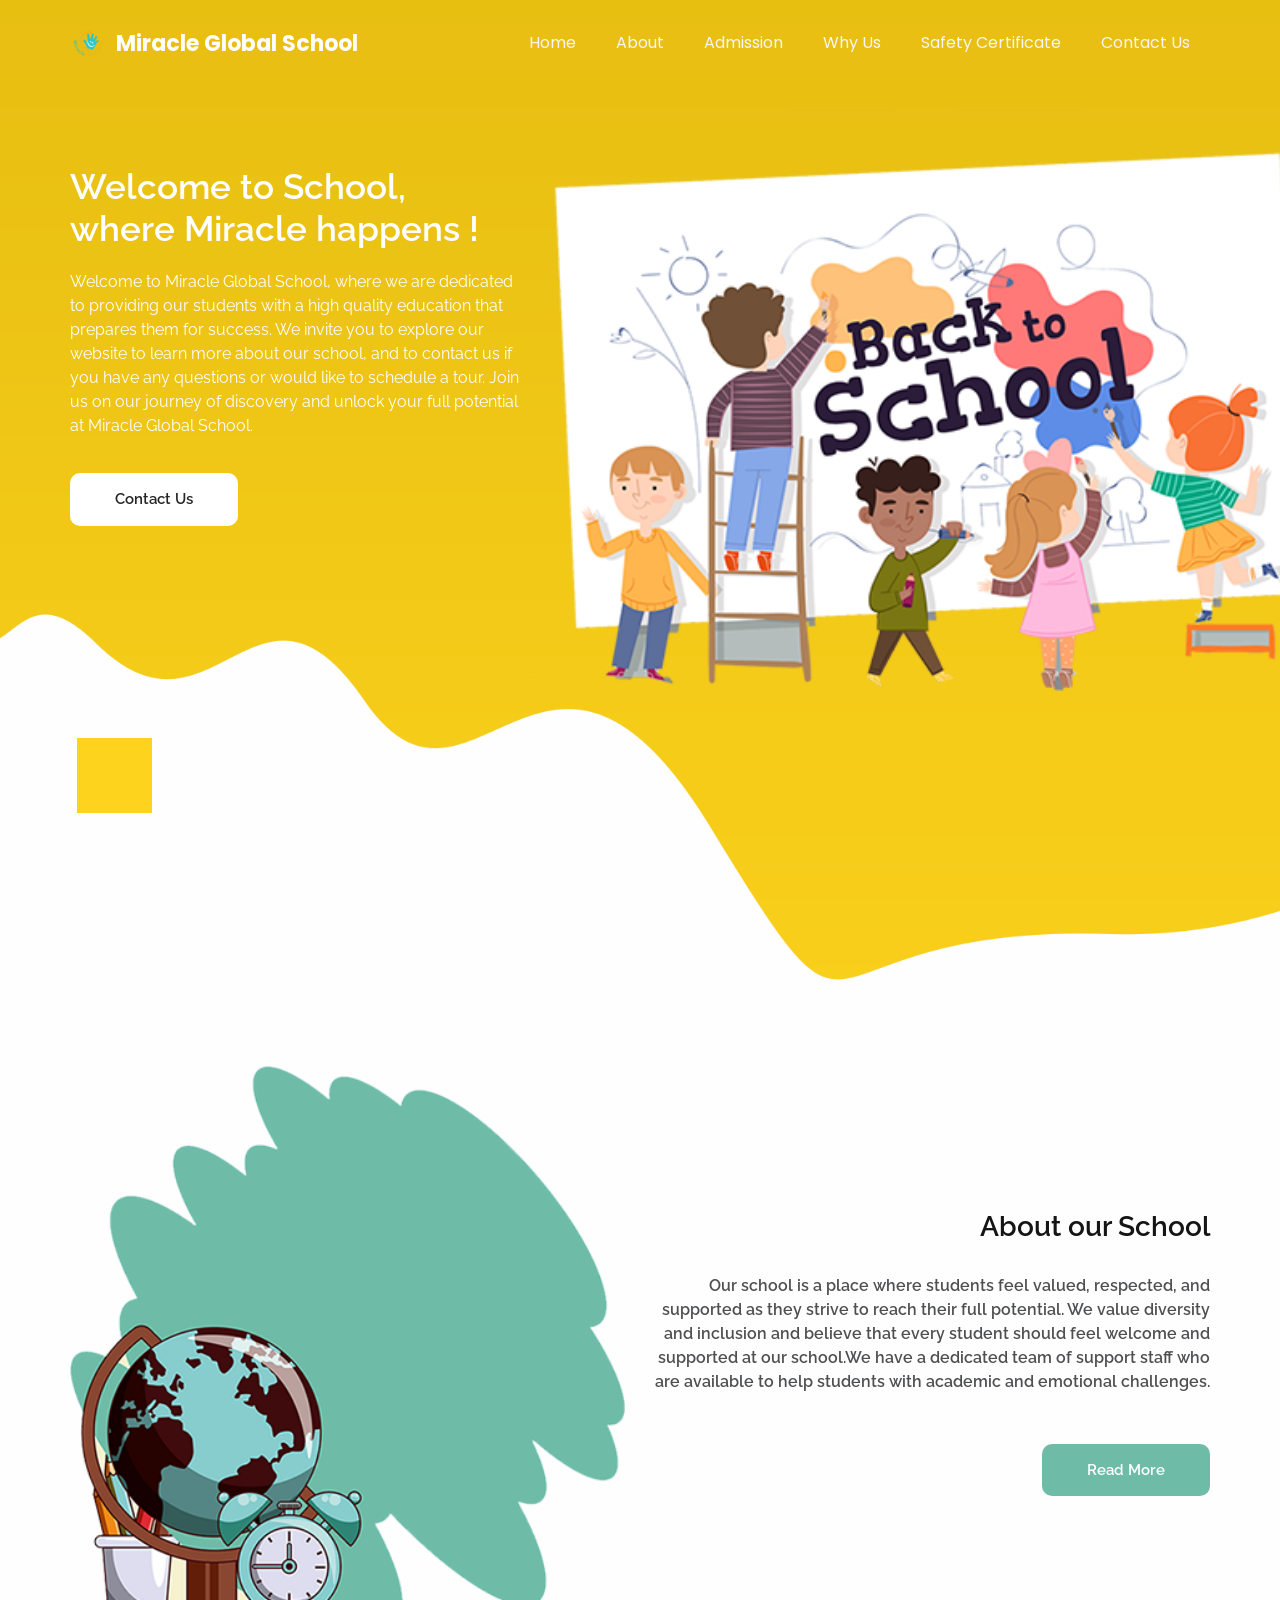
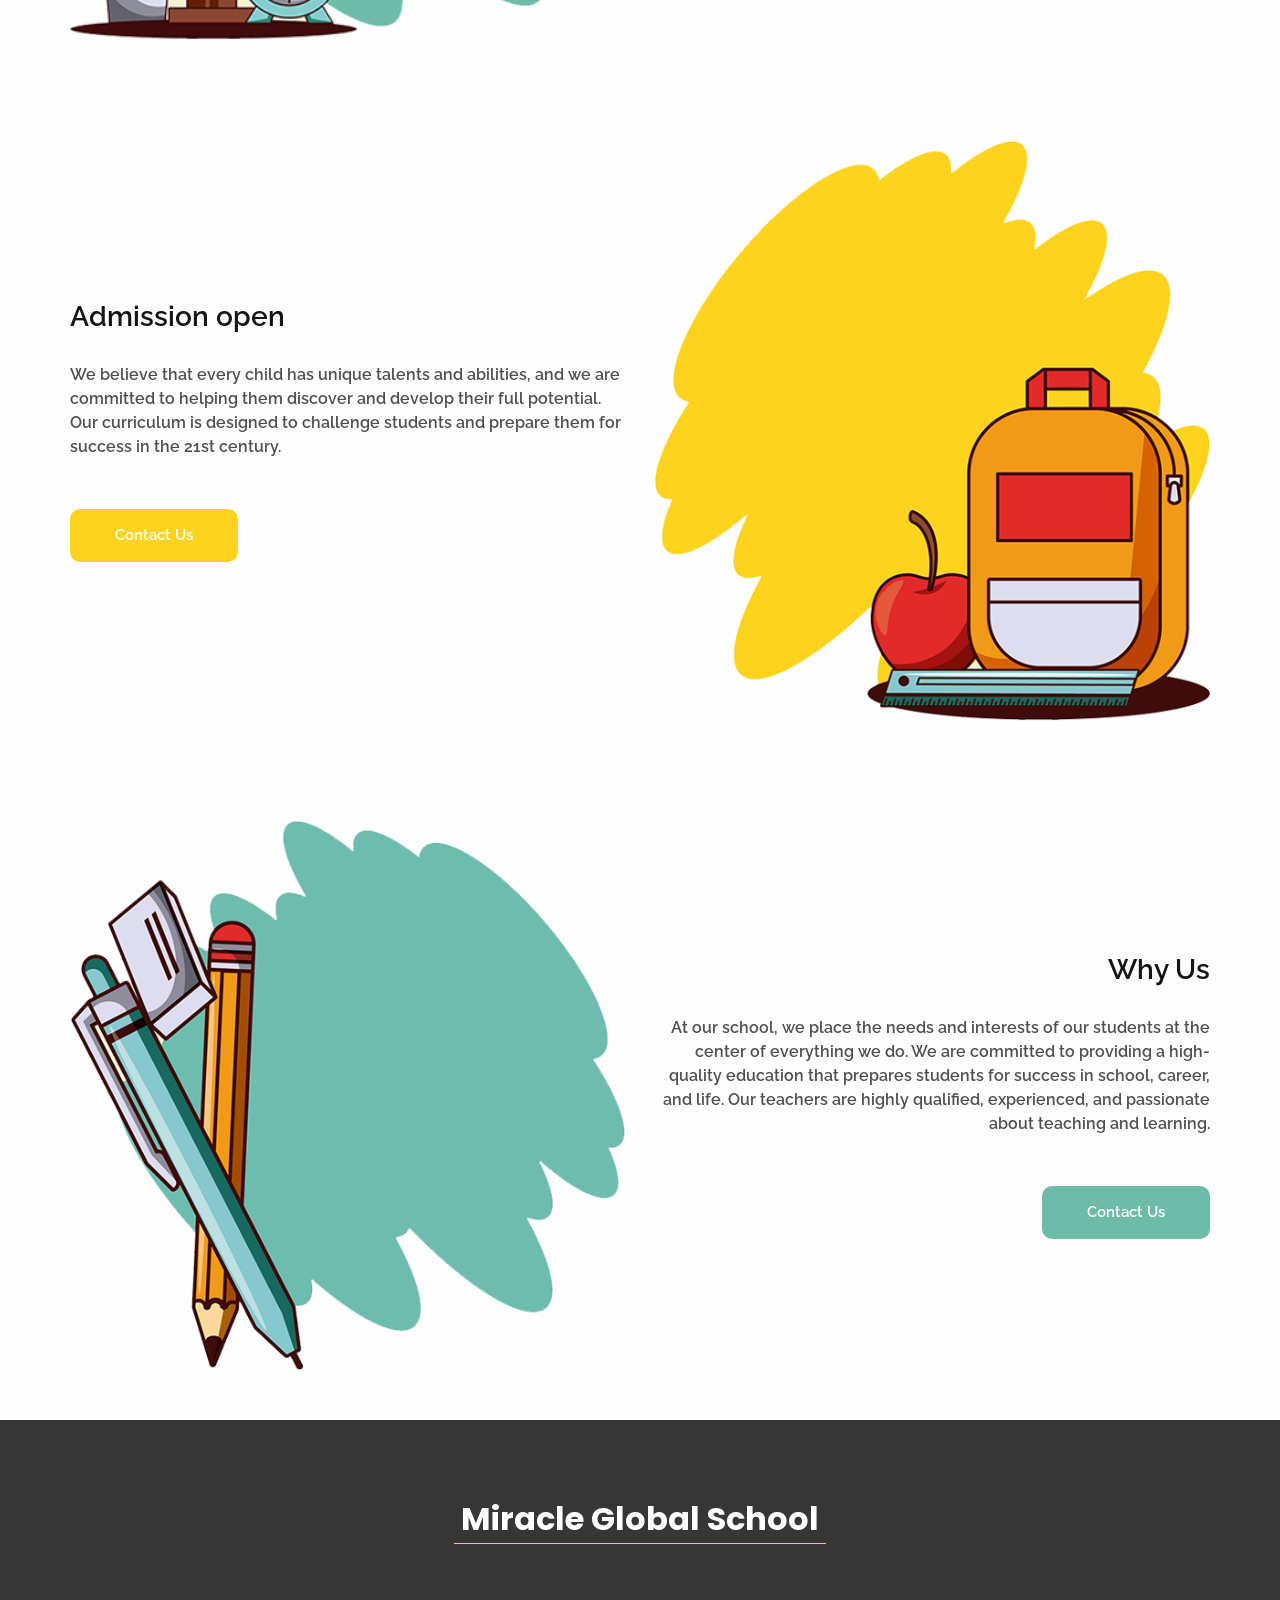
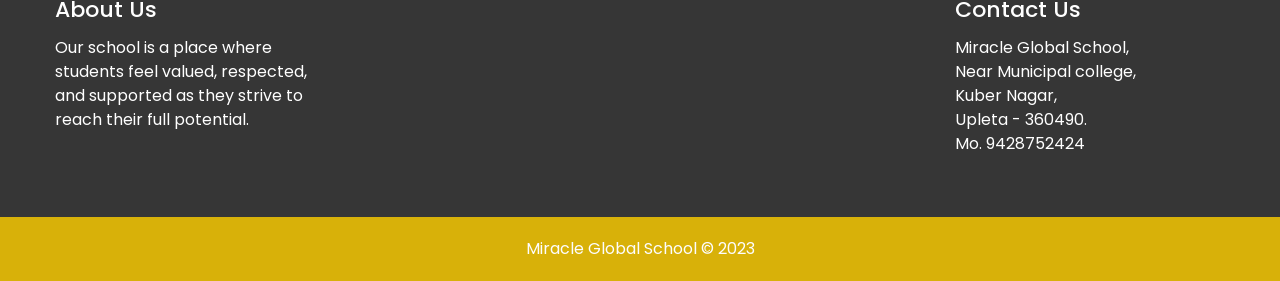
==== index.html @ aa19e148 "Fix Vercel 404: Set outputDirectory to root and move public assets to certificates" ====
<!DOCTYPE html>
<html>

<head>
  <!-- Basic -->
  <meta charset="utf-8" />
  <meta http-equiv="X-UA-Compatible" content="IE=edge" />
  <!-- Mobile Metas -->
  <meta name="viewport" content="width=device-width, initial-scale=1, shrink-to-fit=no" />
  <!-- Site Metas -->
  <meta name="keywords" content="Miracle, MiracleEducare, Miracle Global School" />
  <meta name="description" content="Miracle Global School" />
  <meta name="author" content="Yash Chudsama" />

  <title>Miracle Global School</title>

  <link rel="shortcut icon" href="images/favicon.ico" />

  <!-- bootstrap core css -->
  <link rel="stylesheet" type="text/css" href="css/bootstrap.css" />
  <!-- progress barstle -->
  <link rel="stylesheet" href="css/css-circular-prog-bar.css">
  <!-- fonts style -->
  <link href="https://fonts.googleapis.com/css?family=Poppins:400,700|Raleway:400,600&display=swap" rel="stylesheet">
  <!-- font wesome stylesheet -->
  <link rel="stylesheet" href="https://maxcdn.bootstrapcdn.com/font-awesome/4.3.0/css/font-awesome.min.css">
  <!-- Custom styles for this template -->
  <link href="css/style.css" rel="stylesheet" />
  <!-- responsive style -->
  <link href="css/responsive.css" rel="stylesheet" />

  <link rel="stylesheet" href="css/css-circular-prog-bar.css">

</head>

<body>
  <div class="top_container">
    <!-- header section strats -->
    <header class="header_section">
      <div class="container">
        <nav class="navbar navbar-expand-lg custom_nav-container ">
          <a class='navbar-brand' href='/'>
            <img src="images/logo.png" alt="Miracle Global School Logo">
            <span>
              Miracle Global School
            </span>
          </a>
          <button class="navbar-toggler" type="button" data-toggle="collapse" data-target="#navbarSupportedContent"
            aria-controls="navbarSupportedContent" aria-expanded="false" aria-label="Toggle navigation">
            <span class="navbar-toggler-icon"></span>
          </button>

          <div class="collapse navbar-collapse" id="navbarSupportedContent">
            <div class="d-flex ml-auto flex-column flex-lg-row align-items-center">
              <ul class="navbar-nav  ">
                <li class="nav-item active">
                  <a class='nav-link' href='/'> Home <span class="sr-only">(current)</span></a>
                </li>
                <li class="nav-item ">
                  <a class='nav-link' href='/about'> About </a>
                </li>

                <li class="nav-item ">
                  <a class='nav-link' href='/#admission'> Admission </a>
                </li>

                <li class="nav-item">
                  <a class='nav-link' href='/#whyus'> Why Us </a>
                </li>

                <li class="nav-item">
                  <a class='nav-link' href='certificates/Building-Safety-Certificate.pdf' target='_blank' rel='noopener noreferrer'> Safety Certificate </a>
                </li>

                <li class="nav-item">
                  <a class='nav-link' href='/#contact'>Contact Us</a>
                </li>

              </ul>
            </div>
        </nav>
      </div>
    </header>
    <section class="hero_section ">
      <div class="hero-container container">
        <div class="hero_detail-box">
          <h1>
            Welcome to School,<br/>
            where Miracle happens !
          </h1>
          <p>
            Welcome to Miracle Global School, where we are dedicated to providing our students with a high quality education that prepares them for success. We invite you to explore our website to learn more about our school, and to contact us if you have any questions or would like to schedule a tour. Join us on our journey of discovery and unlock your full potential at Miracle Global School. 
          </p>
          <div class="hero_btn-continer">
            <a class='call_to-btn btn_white-border' href='/#contact'>
              Contact Us
            </a>
          </div>
        </div>
        <div class="hero_img-container">
          <div>
            <img src="images/hero.png" alt="" class="img-fluid">
          </div>
        </div>
      </div>
    </section>
  </div>
  <!-- end header section -->

  <div class="common_style">

    <!-- about section -->
    <section class="about_section">
      <div class="container">
        <div class="row">
          <div class="col-md-6">
            <div class="about_img-container">
              <img src="images/about.png" alt="">
            </div>
          </div>
          <div class="col-md-6">
            <div class="about_detail-box">
              <h3>
                About our School
              </h3>
              <p>
                Our school is a place where students feel valued, respected, and supported as they strive to reach their full potential. We value diversity and inclusion and believe that every student should feel welcome and supported at our school.We have a dedicated team of support staff who are available to help students with academic and emotional challenges.
              </p>
              <div class="">
                <a class='call_to-btn btn_white-border' href='/about'>
                  Read More
                </a>
              </div>
            </div>
          </div>
        </div>
      </div>
    </section>


    <!-- end about section -->

    <!-- admission section -->
    <section id="admission" class="admission_section">
      <div class="container">
        <div class="row">
          <div class="col-md-6">
            <div class="admission_detail-box">
              <h3>
                Admission open
              </h3>
              <p>
                We believe that every child has unique talents and abilities, and we are committed to helping them discover and develop their full potential. Our curriculum is designed to challenge students and prepare them for success in the 21st century.
              </p>
              <div class="">
                <a class='call_to-btn btn_white-border' href='/#contact'>
                  Contact Us
                </a>
              </div>
            </div>
          </div>
          <div class="col-md-6">
            <div class="admission_img-container">
              <img src="images/admission.png" alt="">
            </div>
          </div>
        </div>
      </div>
    </section>



    <!-- end admission section -->

    <!-- why section -->
    <section id="whyus" class="why_section">
      <div class="container">
        <div class="row">
          <div class="col-md-6">
            <div class="why_img-container">
              <img src="images/why.png" alt="">
            </div>
          </div>
          <div class="col-md-6">
            <div class="why_detail-box">
              <h3>
                Why Us
              </h3>
              <p>
                At our school, we place the needs and interests of our students at the center of everything we do. We are committed to providing a high-quality education that prepares students for success in school, career, and life. Our teachers are highly qualified, experienced, and passionate about teaching and learning.
              </p>
              <div class="">
                <a class='call_to-btn btn_white-border' href='/#contact'>
                  Contact Us
                </a>
              </div>
            </div>
          </div>
        </div>
      </div>
    </section>

  </div>

  <section id="contact" class="info_section layout_padding-top">
    <div class="info_logo-box">
      <h2>
          Miracle Global School
      </h2>
    </div>
      <div class="container layout_padding2">
        <div class="row">
          <div class="col-md-3">
            <h5>
                About Us                                                                             
            </h5>
            <p>
              Our school is a place where students feel valued, respected, and supported as they strive to reach their full potential.
            </p>
          </div>
          <div class="col-md-3">
            
          </div>
          <div class="col-md-3">
            
          </div>
          <div class="col-md-3">
            <h5>
                Contact Us
            </h5>
            <p>
                Miracle Global School, <br />
                Near Municipal college,<br />
                Kuber Nagar,<br />
                Upleta - 360490.<br />
                <a href="tel:+919428752424" style="color:white">
                Mo. 9428752424
                </a>
            </p>
          </div>
        </div>
      </div>
    </section>

  <!-- footer section -->
  <section class="container-fluid footer_section">
    <p>
      Miracle Global School &copy; 2023
    </p>
  </section>
  <!-- footer section -->

  <script type="text/javascript" src="js/jquery-3.4.1.min.js"></script>
  <script type="text/javascript" src="js/bootstrap.js"></script>

 
<script type="module" src="https://static.cloudflareinsights.com/beacon.min.js/v31edd6df95cf4e85bb4c19e7a9bdbcba1788362987495" integrity="sha512-iIg7k2xntmwu6/uSb5tpc/hySgZc4eoL31yB29W6tJFo2akwjPWcEqnCEdJvGexCL0KEQwVYv5BlowfhVz26hg==" data-cf-beacon='{"version":"2024.11.0","token":"df3ba9db721e446ab3db660d78c51bf0","r":1,"spa":2}' crossorigin="anonymous"></script>
</body>

</html>
---- css/css-circular-prog-bar.css ----
/* css-circular-prog-bar.css placeholder */
---- css/style.css ----
body {
  font-family: "Raleway", sans-serif;
  background-color: #fefeff;
}

.layout_padding {
  padding: 75px 0;
}

.layout_padding2 {
  padding: 45px 0;
}

.layout_padding2-top {
  padding-top: 45px;
}

.layout_padding-top {
  padding-top: 75px;
}

.layout_padding-bottom {
  padding-bottom: 75px;
}

.call_to-btn {
  display: inline-block;
  padding: 15px 45px;
  border-radius: 10px;
  font-size: 15px;
  background-color: #ffffff;
  color: #262627;
  font-weight: 600;
  transition: all 0.3s ease 0s;
}

.hero_section .call_to-btn {
}

.call_to-btn img {
  width: 18px;
  margin-left: 10px;
}

.btn_on-hover {
  transition: all 0.3s ease 0s;
}

.call_to-btn:hover,
.btn_on-hover:hover {
  -webkit-box-shadow: 0px 5px 10px -5px rgba(0, 0, 0, 0.7);
  -moz-box-shadow: 0px 5px 10px -5px rgba(0, 0, 0, 0.7);
  box-shadow: 0px 5px 10px -5px rgba(0, 0, 0, 0.7);
  transform: translateY(-7px);
}

.main-heading {
  color: #082465;
  font-weight: bold;
  text-align: center;
}

/*header section*/

.header_section {
  padding-top: 10px;
  font-family: "Poppins", sans-serif;
}

nav.navbar.navbar-expand-lg {
  padding: 10px 0;
}

.custom_nav-container.navbar-expand-lg .navbar-nav .nav-link {
  padding: 10px 20px;
  color: #f7f6f7;
  text-align: center;
}

a,
a:hover,
a:focus {
  text-decoration: none;
}

a:hover,
a:focus {
  color: initial;
}

.btn,
.btn:focus {
  outline: none !important;
  box-shadow: none;
}

.top_container {
  position: relative;
}

.top_container::before {
  content: "";
  position: absolute;
  width: 100%;
  height: 100%;
  background: url(../images/hero-bg.png);
  background-size: 100% 100%;
  background-position: right bottom;
  background-repeat: no-repeat;
  z-index: -1;
}

.sub_page .top_container::before {
  background-color: #fdd31d;
  background-image: none;
}

.top_container::after {
  content: "";
  position: absolute;
  width: 75px;
  height: 75px;
  bottom: 20%;
  left: 6%;
  background-color: #fdd31d;
}

.sub_page .top_container::after {
  display: none;
}

.navbar-brand img {
  height: 36px;
  width: auto;
  margin-right: 10px;
  vertical-align: middle;
}

.custom_nav-container .nav_search-btn {
  background-image: url(../images/search-icon.png);
  background-size: 22px;
  background-repeat: no-repeat;
  background-position-y: 7px;
  width: 35px;
  height: 35px;
  padding: 0;
  border: none;
}

.navbar-brand {
  display: flex;
  align-items: center;
}

.navbar-brand span {
  font-size: 22px;
  font-weight: 700;
  color: #fefefe;
}

.custom_nav-container {
  z-index: 99999;
  padding: 15px 0;
}

.custom_nav-container .navbar-toggler {
  outline: none;
}

.custom_nav-container .navbar-toggler .navbar-toggler-icon {
  background-image: url(../images/menu.png);
  background-size: 40px;
}

/*end header section*/

/* hero section */
.hero-container {
  display: flex;
  padding-top: 90px;
  padding-bottom: 325px;
}

.hero_detail-box {
  width: 40%;
}

.hero_img-container {
  width: 68%;
  margin-right: -8%;
  margin-top: -5%;
}

.hero_img-container img {
  width: 100%;
}

.hero_detail-box {
  color: #fefeff;
}

.hero_detail-box h1 {
  font-size: 35px;
  color: #fefeff;
  font-weight: 600;
  width: 100%;
}

.hero_detail-box p {
  margin-top: 20px;
  margin-bottom: 35px;
}

/* end hero section */

/* common style for some sections */
.common_style > section {
  padding: 50px 0;
}

.common_style .row {
  align-items: center;
}

.common_style h3 {
  font-weight: 600;
  color: #151516;
}

.common_style p {
  font-weight: 600;
  color: #4e4f50;
  margin: 30px 0 50px 0;
}

.common_style img {
  width: 100%;
}

/* end common style */

/* about section */
.about_section {
  text-align: right;
}

.about_section a {
  background-color: #6ebca8;
  color: #fefeff;
}

/* end about section */

/* admission section */

.admission_section a {
  background-color: #fdd31d;
  color: #fefeff;
}

/* end admission section */

/* why section */

.why_section {
  text-align: right;
}

.why_section a {
  background-color: #6ebca8;
  color: #fefeff;
}

/* end why section */

/* determine section */

.determine_section a {
  background-color: #fdd31d;
  color: #fefeff;
}

/* end determine section */

/* client section */
.client_section h2,
.client_section h5,
.client_section p {
  font-weight: 600;
}

.client_section h2 {
  text-align: center;
}

.client_section h5 {
  font-size: 24px;
  color: #fdd31d;
}

.client_section .row {
  align-items: center;
  padding: 75px 0;
  margin: 0 15px;
}

.client_section img {
  width: 100%;
}

.client_img-box::before,
.client_img-box::after {
  content: "";
  position: absolute;
  width: 100px;
  height: 30px;
  border-radius: 20px;
  background-color: #fdd31d;
}

.client_img-box::before {
  top: -15px;
  transform: rotate(139deg);
  left: -15px;
  animation: beforeanimate 1s;
  animation-delay: 0.1s;
}

.client_img-box::after {
  bottom: -15px;
  transform: rotate(142deg);
  right: -15px;
  animation: afteranimate 1s;
  animation-delay: 0.1s;
}

@keyframes beforeanimate {
  0% {
    top: 43%;
    transform: rotate(142deg);
    left: 31%;
  }

  100% {
    top: -15px;
    transform: rotate(139deg);
    left: -15px;
  }
}

@keyframes afteranimate {
  0% {
    bottom: 46%;
    transform: rotate(142deg);
    right: 35%;
  }

  100% {
    bottom: -15px;
    transform: rotate(142deg);
    right: -15px;
  }
}

.client_section .carousel-indicators {
  margin: 0;
  justify-content: flex-end;
  padding-right: 15px;
  bottom: 20px;
}

.client_section .carousel-indicators li {
  width: 25px;
  height: 25px;
  background-color: #6bd1bd;
  border-radius: 100%;
  opacity: 1;
}

.client_section .carousel-indicators li.active {
  background-color: #fdd31d;
}

/* end client section */

/* contact section */

.contact_section {
  padding: 75px 45px;
  font-family: "Poppins", sans-serif;
}

.contact_section .row {
  align-items: center;
}

.contact_section input {
  border: none;
  outline: none;
  border-bottom: 1px solid #000;
  width: 90%;
  margin: 15px 0;
}

.contact_form-container button {
  border: none;
  background-color: #6bd1bd;
  color: #fff;
  font-size: 15px;
  padding: 15px 45px;
  border-radius: 30px;
  text-transform: uppercase;
  font-weight: bold;
}

.contact_img-box {
  display: flex;
  align-items: center;
}

.contact_img-box img {
  width: 100%;
}

.contact_section h2 {
  font-size: 26px;
  color: #010103;
  font-weight: 600;
  font-family: "Raleway", sans-serif;
  margin-bottom: 35px;
}

/* end contact section */

/* info section */
.info_section {
  background-color: #363636;
  color: #ffffff;
  font-family: "Poppins", sans-serif;
}

.info_logo-box {
  display: flex;
  justify-content: center;
}

.info_logo-box h2 {
  font-weight: bold;
  padding: 5px 7px;
  border-bottom: 1.5px solid #fdd31d;
}

.info_section ul {
  padding: 0;
}

.info_section ul li {
  list-style-type: none;
  margin: 3px 0;
}

.info_section ul li a {
  color: #ffffff;
}

.info_section ul li a:hover {
  color: #fdd31d;
}

.info_section h5 {
  margin-bottom: 12px;
  font-size: 22px;
}

.info_section .form_container input {
  width: 225px;
  height: 40px;
  padding: 10px;
}

.info_section .form_container input::placeholder {
  color: #ccc8c8;
}

.info_section .form_container button {
  background-color: #fdd31d;
  border: none;
  outline: none;
  color: #fff;
  padding: 8px 30px;
  margin-top: 15px;
  font-size: 15px;
  text-transform: uppercase;
}

.social_container {
  width: 90%;
  margin: 0 auto;
  border-top: 1px solid #898989;
  padding: 25px 0;
}

.info_section .social-box {
  margin: 0 auto;
  width: 400px;
  display: flex;
  justify-content: center;
}

.info_section .social-box img {
  width: 35px;
  margin-right: 5px;
}

/* end info section */

/* footer section*/

.footer_section {
  background-color: #d8b109;
  padding: 20px 15px;
  font-family: "Poppins", sans-serif;
}

.footer_section p {
  color: #fdfdfe;
  margin: 0;
  text-align: center;
}

.footer_section a {
  color: #fdfdfe;
}

/* end footer section*/
---- css/responsive.css ----
@media (max-width: 1120px) {}

@media (max-width: 992px) {


    .hero-container {
        flex-direction: column;
    }

    .hero_detail-box {
        width: 100%;
        margin-bottom: 45px;
    }

    .hero_img-container {
        width: 100%;
    }

    .hero-container.container {
        padding-top: 45px;
    }

    .custom_nav-container.navbar-expand-lg .navbar-nav .nav-link {
        color: #fff;
    }


}


@media (max-width: 768px) {


    .hero_detail-box {
        text-align: center;
    }

    .hero_detail-box h1 {
        width: 100%;
    }

    .top_container::after {
        display: none;
    }

    .top_container::before {
        background-size: cover;
    }

    .info_section .col-md-3 {
        padding: 20px 25px;
        text-align: center;
    }

    .common_style img {
        width: 100%;
        margin: 20px auto;
    }

}

@media (max-width: 576px) {
    .hero-container {
        padding-bottom: 100px;
    }

    .client_img-box::before,
    .client_img-box::after {
        content: "";
        position: absolute;
        width: 75px;
        height: 20px;
        border-radius: 20px;
        background-color: #fdd31d;
    }

    .client_img-box::before {
        top: 0;
        transform: rotate(132deg);
        left: -15px;
        animation: beforeanimate 1s;
        animation-delay: .1s;
    }

    .client_img-box::after {
        bottom: 0px;
        transform: rotate(135deg);
        right: -15px;
        animation: afteranimate 1s;
        animation-delay: .1s;
    }


    @keyframes beforeanimate {
        0% {
            top: 43%;
            transform: rotate(142deg);
            left: 31%;

        }

        100% {
            top: 0px;
            transform: rotate(132deg);
            left: -15px;
        }
    }

    @keyframes afteranimate {
        0% {
            bottom: 46%;
            transform: rotate(142deg);
            right: 35%;
        }

        100% {
            bottom: 0px;
            transform: rotate(135deg);
            right: -15px;
        }
    }

    .contact_section {
        padding: 0px 15px 0 15px;
    }

    .sub_page .contact_section {
        padding: 45px 15px;
    }

    .contact_section input {
        width: 100%;
    }

    .info_section .social-box {
        width: auto;
    }
}



@media (max-width: 480px) {}

@media (max-width: 400px) {}

@media (max-width: 360px) {}

@media (min-width: 1200px) {
    .container {
        max-width: 1170px;
    }

}
---- css/css-circular-prog-bar.css ----
/* css-circular-prog-bar.css placeholder */
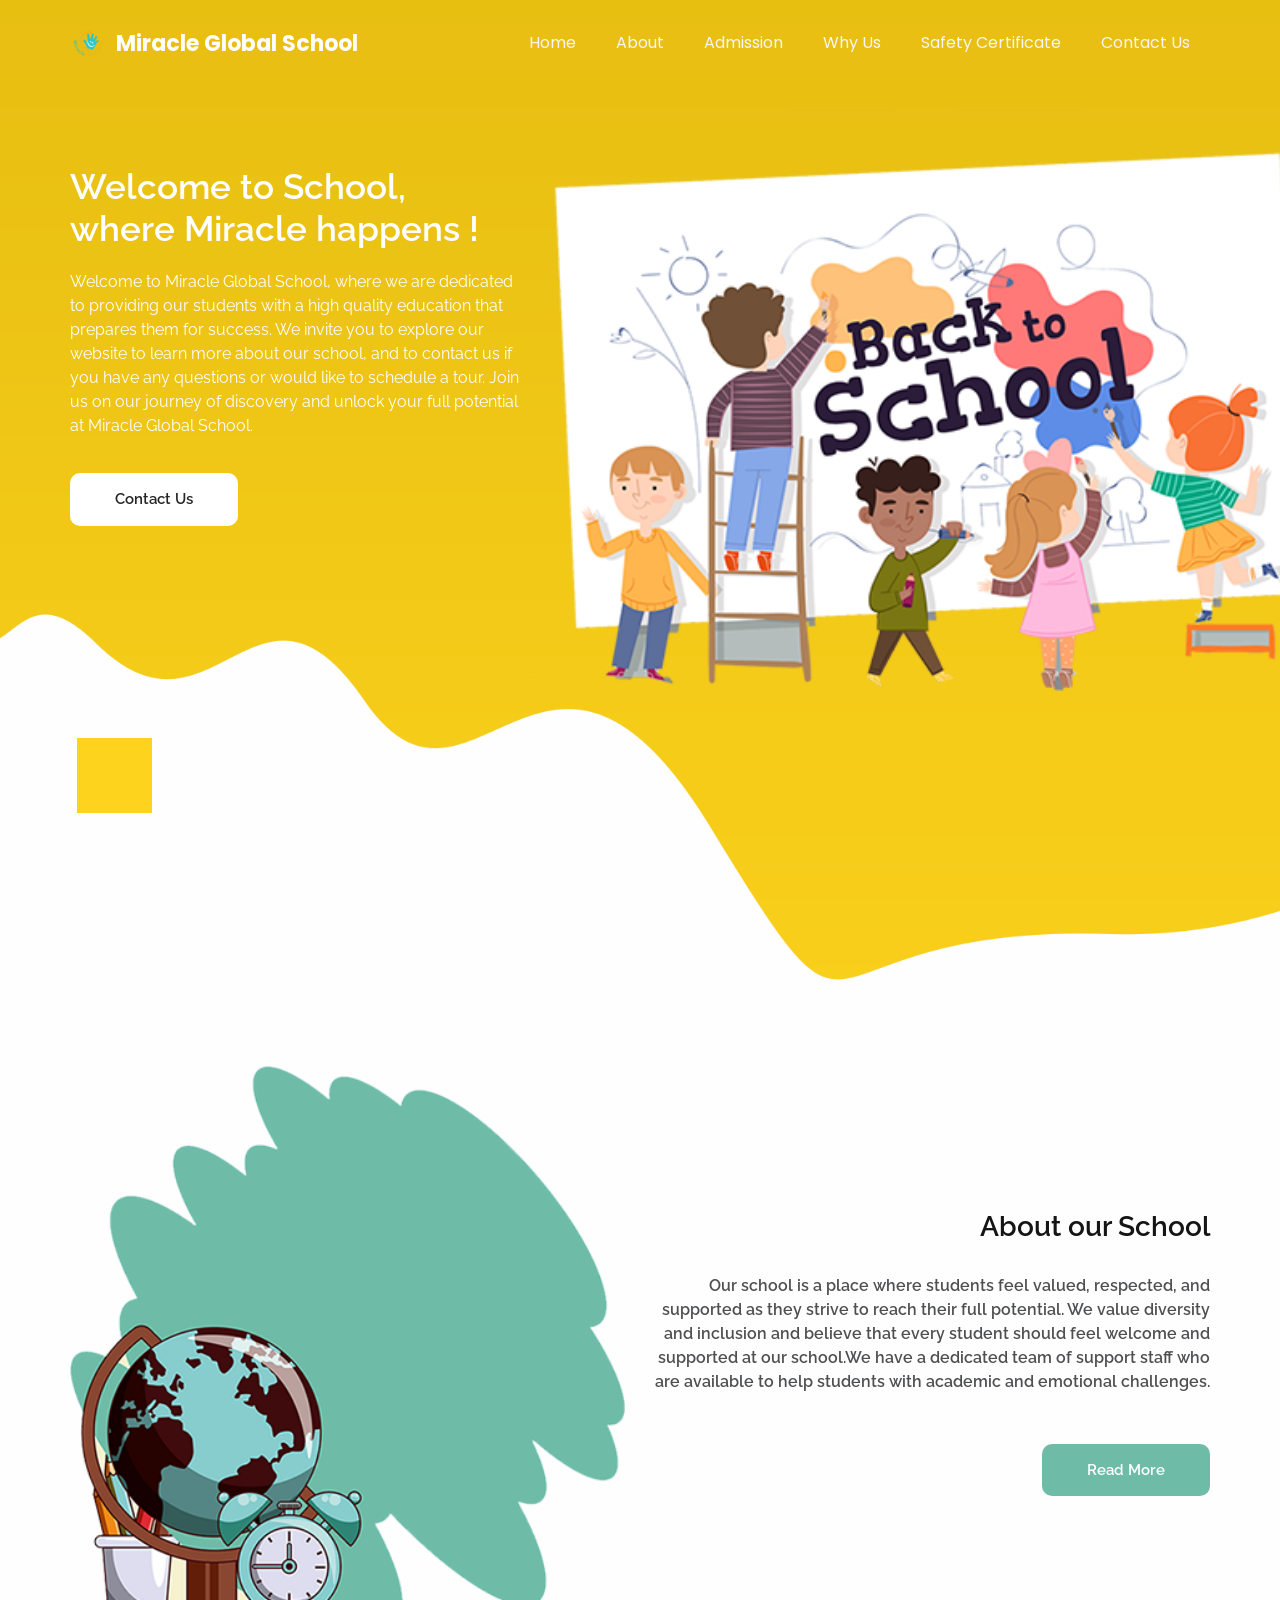
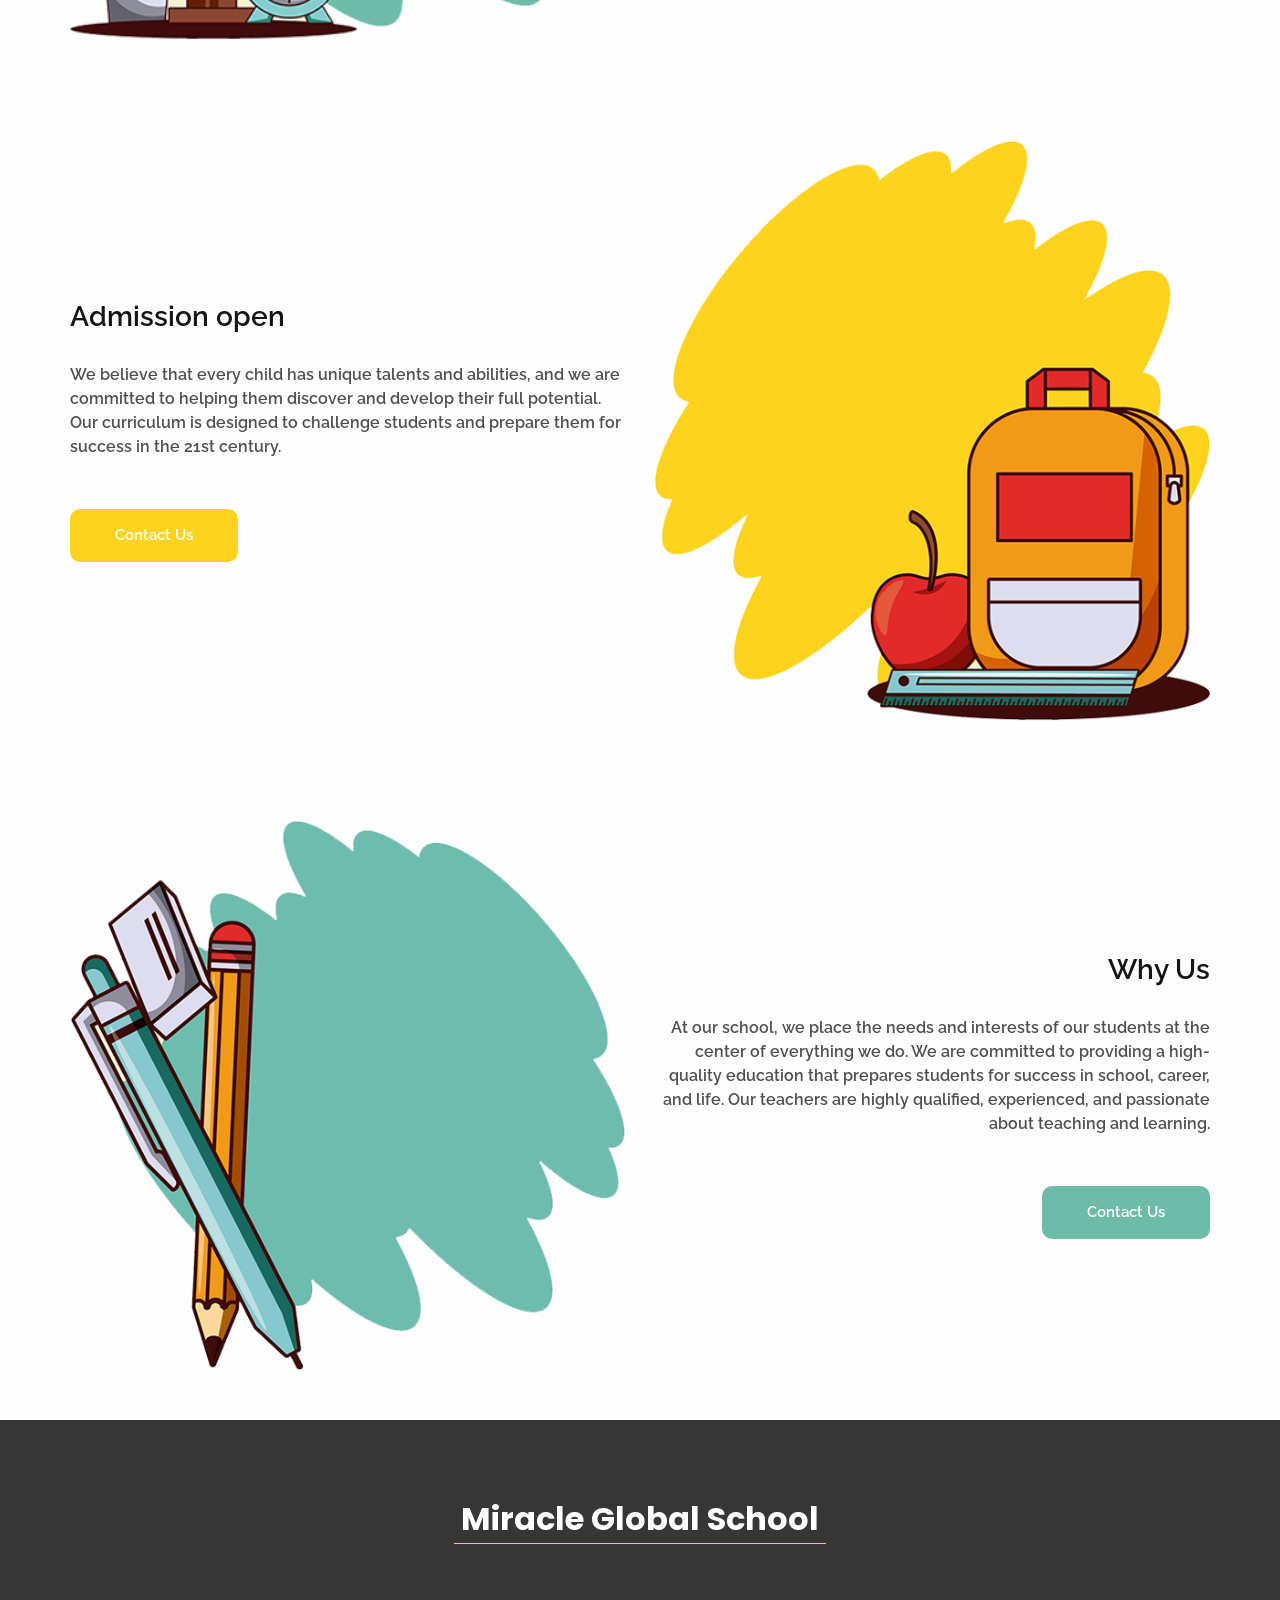
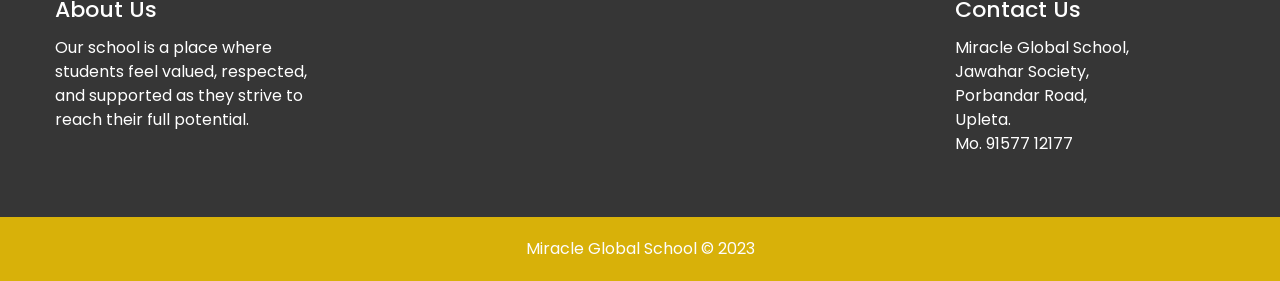
==== commit fa6b3b9a: "Update school address and contact number" ====
--- a/index.html
+++ b/index.html
@@ -230,11 +230,11 @@
             </h5>
             <p>
                 Miracle Global School, <br />
-                Near Municipal college,<br />
-                Kuber Nagar,<br />
-                Upleta - 360490.<br />
-                <a href="tel:+919428752424" style="color:white">
-                Mo. 9428752424
+                Jawahar Society,<br />
+                Porbandar Road,<br />
+                Upleta.<br />
+                <a href="tel:+919157712177" style="color:white">
+                Mo. 91577 12177
                 </a>
             </p>
           </div>
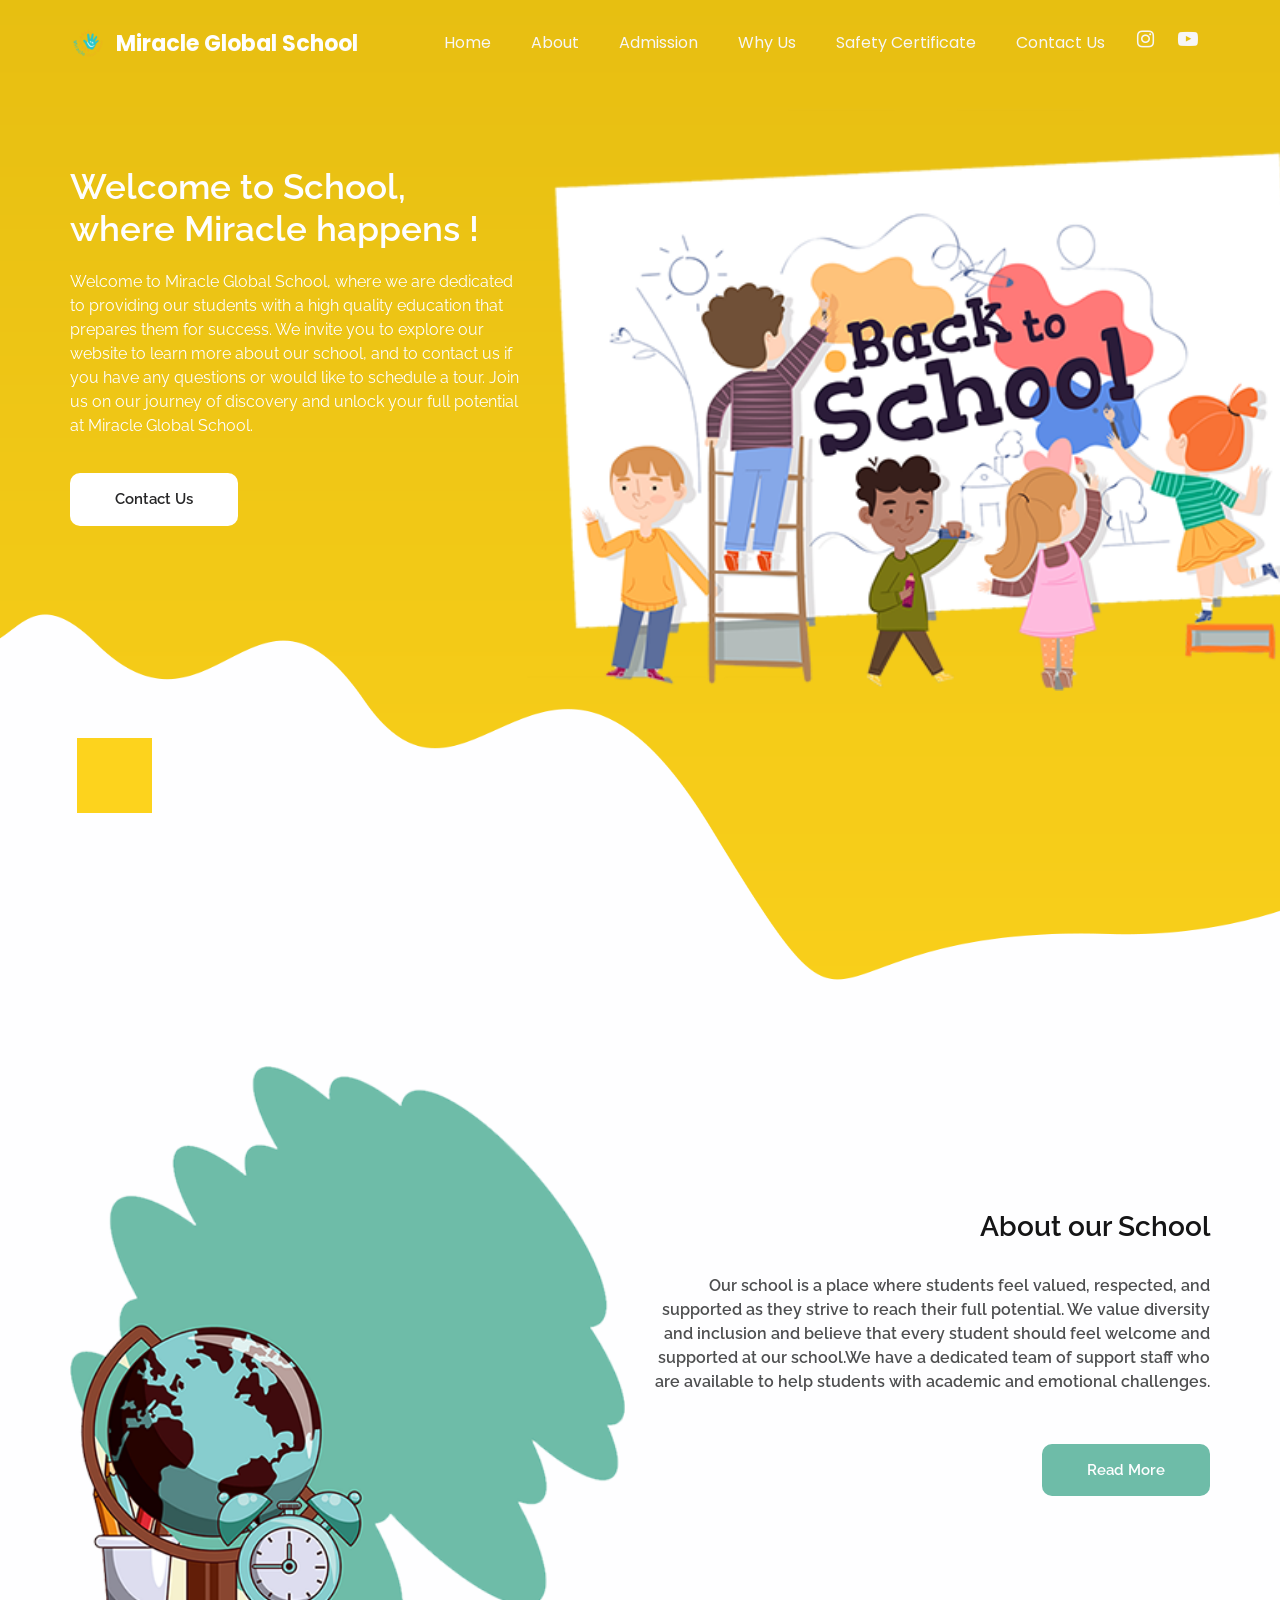
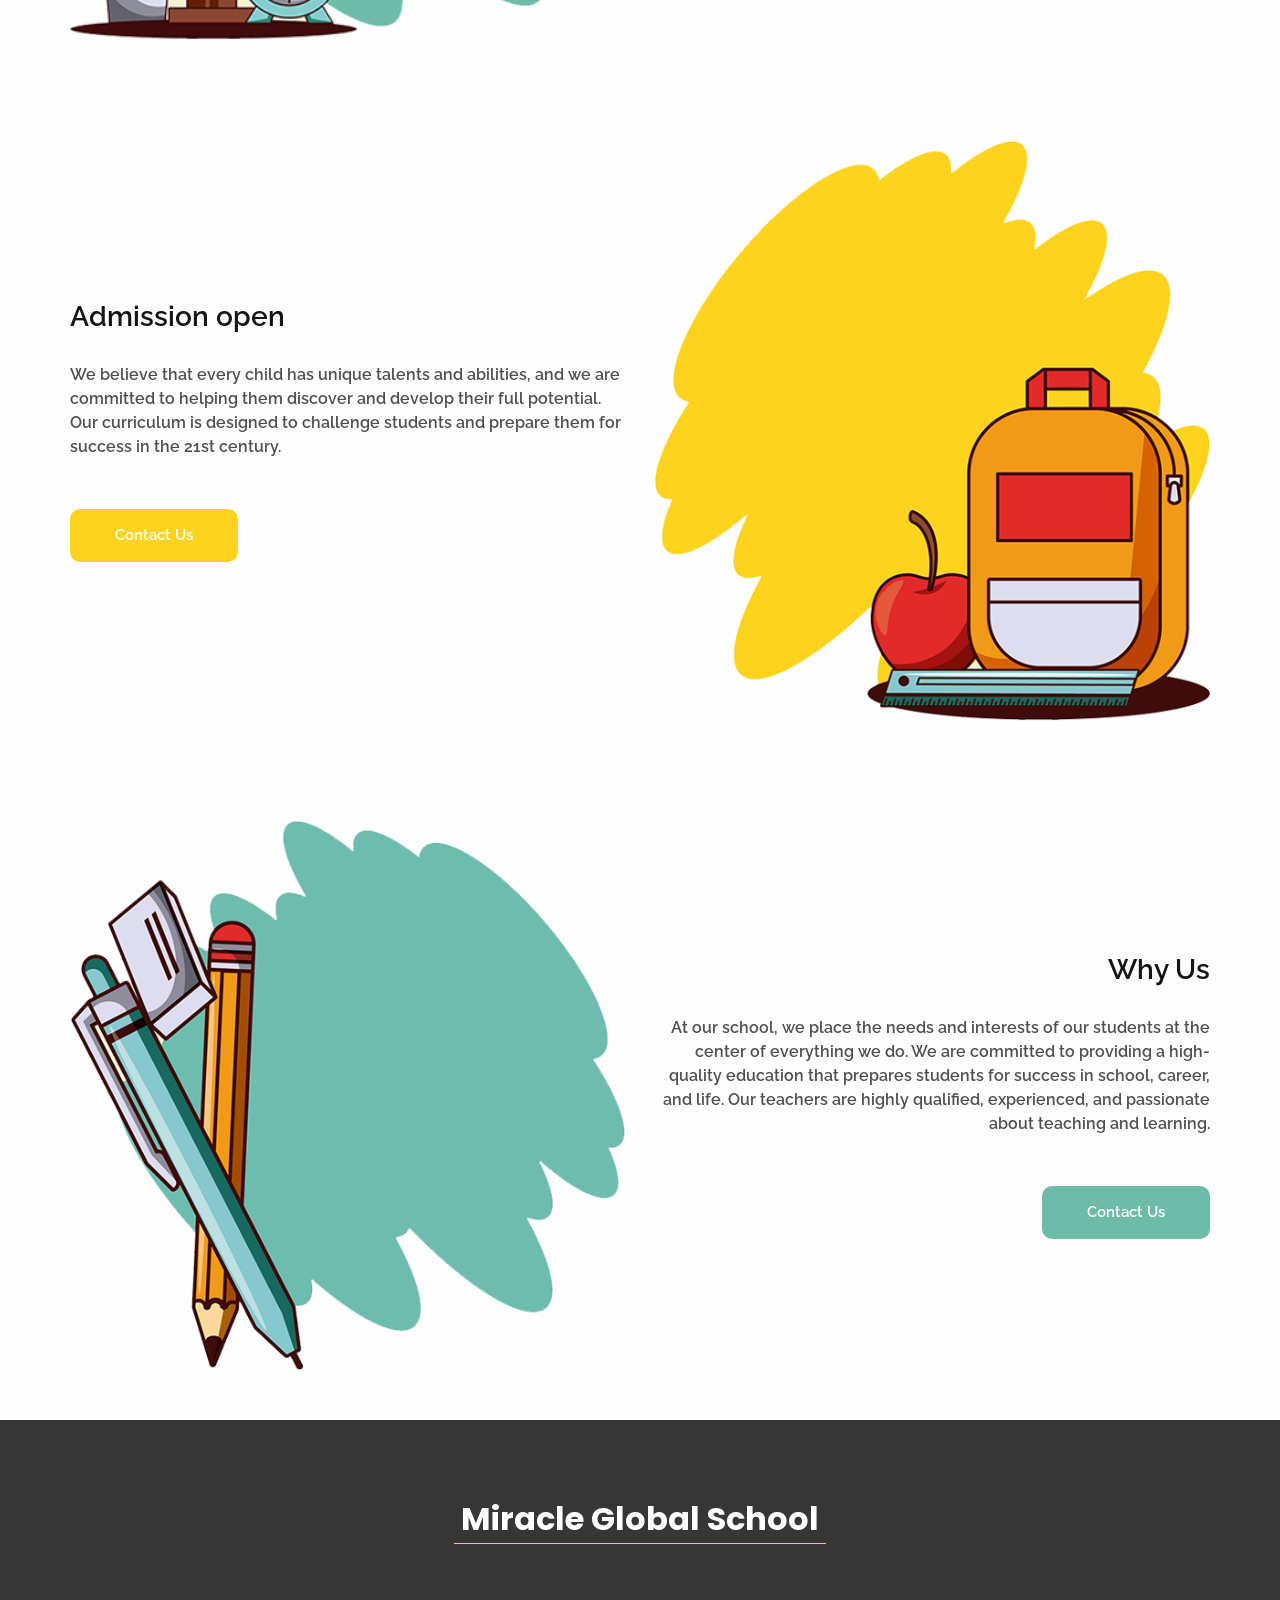
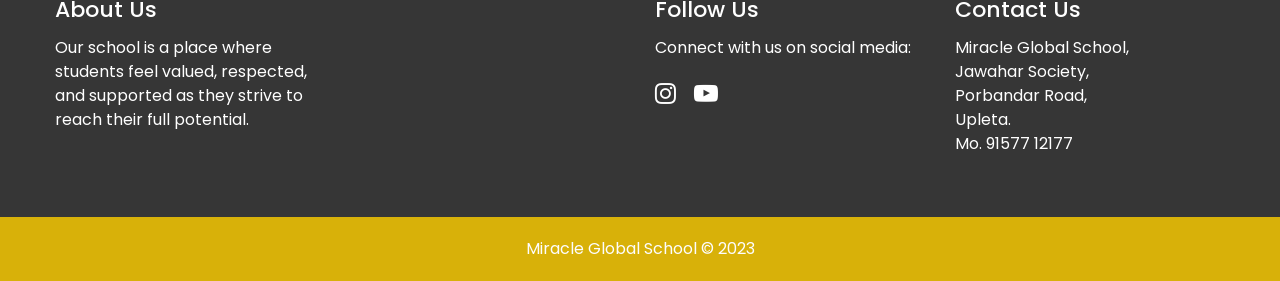
==== commit a42394c6: "Add Instagram and YouTube social links to header and footer" ====
--- a/index.html
+++ b/index.html
@@ -74,6 +74,18 @@
 
                 <li class="nav-item">
                   <a class='nav-link' href='/#contact'>Contact Us</a>
+                </li>
+
+                <li class="nav-item">
+                  <a class='nav-link social-nav-link' href='https://www.instagram.com/miracleschool?stkn=aHUzZ3dzcnlhZ3k4' target='_blank' rel='noopener noreferrer' title='Instagram'>
+                    <i class='fa fa-instagram'></i>
+                  </a>
+                </li>
+
+                <li class="nav-item">
+                  <a class='nav-link social-nav-link' href='https://youtube.com/@miracleglobalschool?si=xJDWktuSfu7sUhpv' target='_blank' rel='noopener noreferrer' title='YouTube'>
+                    <i class='fa fa-youtube-play'></i>
+                  </a>
                 </li>
 
               </ul>
@@ -222,7 +234,20 @@
             
           </div>
           <div class="col-md-3">
-            
+            <h5>
+                Follow Us
+            </h5>
+            <p>
+              Connect with us on social media:
+            </p>
+            <div class="d-flex align-items-center mt-2 social_footer_links">
+              <a href="https://www.instagram.com/miracleschool?stkn=aHUzZ3dzcnlhZ3k4" target="_blank" rel="noopener noreferrer" title="Follow us on Instagram">
+                <i class="fa fa-instagram"></i>
+              </a>
+              <a href="https://youtube.com/@miracleglobalschool?si=xJDWktuSfu7sUhpv" target="_blank" rel="noopener noreferrer" title="Subscribe on YouTube">
+                <i class="fa fa-youtube-play"></i>
+              </a>
+            </div>
           </div>
           <div class="col-md-3">
             <h5>
@@ -254,7 +279,7 @@
   <script type="text/javascript" src="js/bootstrap.js"></script>
 
  
-<script type="module" src="https://static.cloudflareinsights.com/beacon.min.js/v31edd6df95cf4e85bb4c19e7a9bdbcba1788362987495" integrity="sha512-iIg7k2xntmwu6/uSb5tpc/hySgZc4eoL31yB29W6tJFo2akwjPWcEqnCEdJvGexCL0KEQwVYv5BlowfhVz26hg==" data-cf-beacon='{"version":"2024.11.0","token":"df3ba9db721e446ab3db660d78c51bf0","r":1,"spa":2}' crossorigin="anonymous"></script>
+
 </body>
 
 </html>
--- a/css/style.css
+++ b/css/style.css
@@ -533,3 +533,32 @@
 }
 
 /* end footer section*/
+
+/* Social Media Links */
+.navbar-nav .social-nav-link {
+  font-size: 20px;
+  padding: 8px 12px !important;
+  color: #f7f6f7;
+  transition: color 0.3s ease, transform 0.2s ease;
+  display: inline-flex;
+  align-items: center;
+  justify-content: center;
+}
+
+.navbar-nav .social-nav-link:hover {
+  color: #fdd31d !important;
+  transform: translateY(-2px);
+}
+
+.social_footer_links a {
+  color: #ffffff;
+  font-size: 24px;
+  margin-right: 18px;
+  transition: color 0.3s ease, transform 0.2s ease;
+  display: inline-block;
+}
+
+.social_footer_links a:hover {
+  color: #fdd31d !important;
+  transform: translateY(-2px);
+}
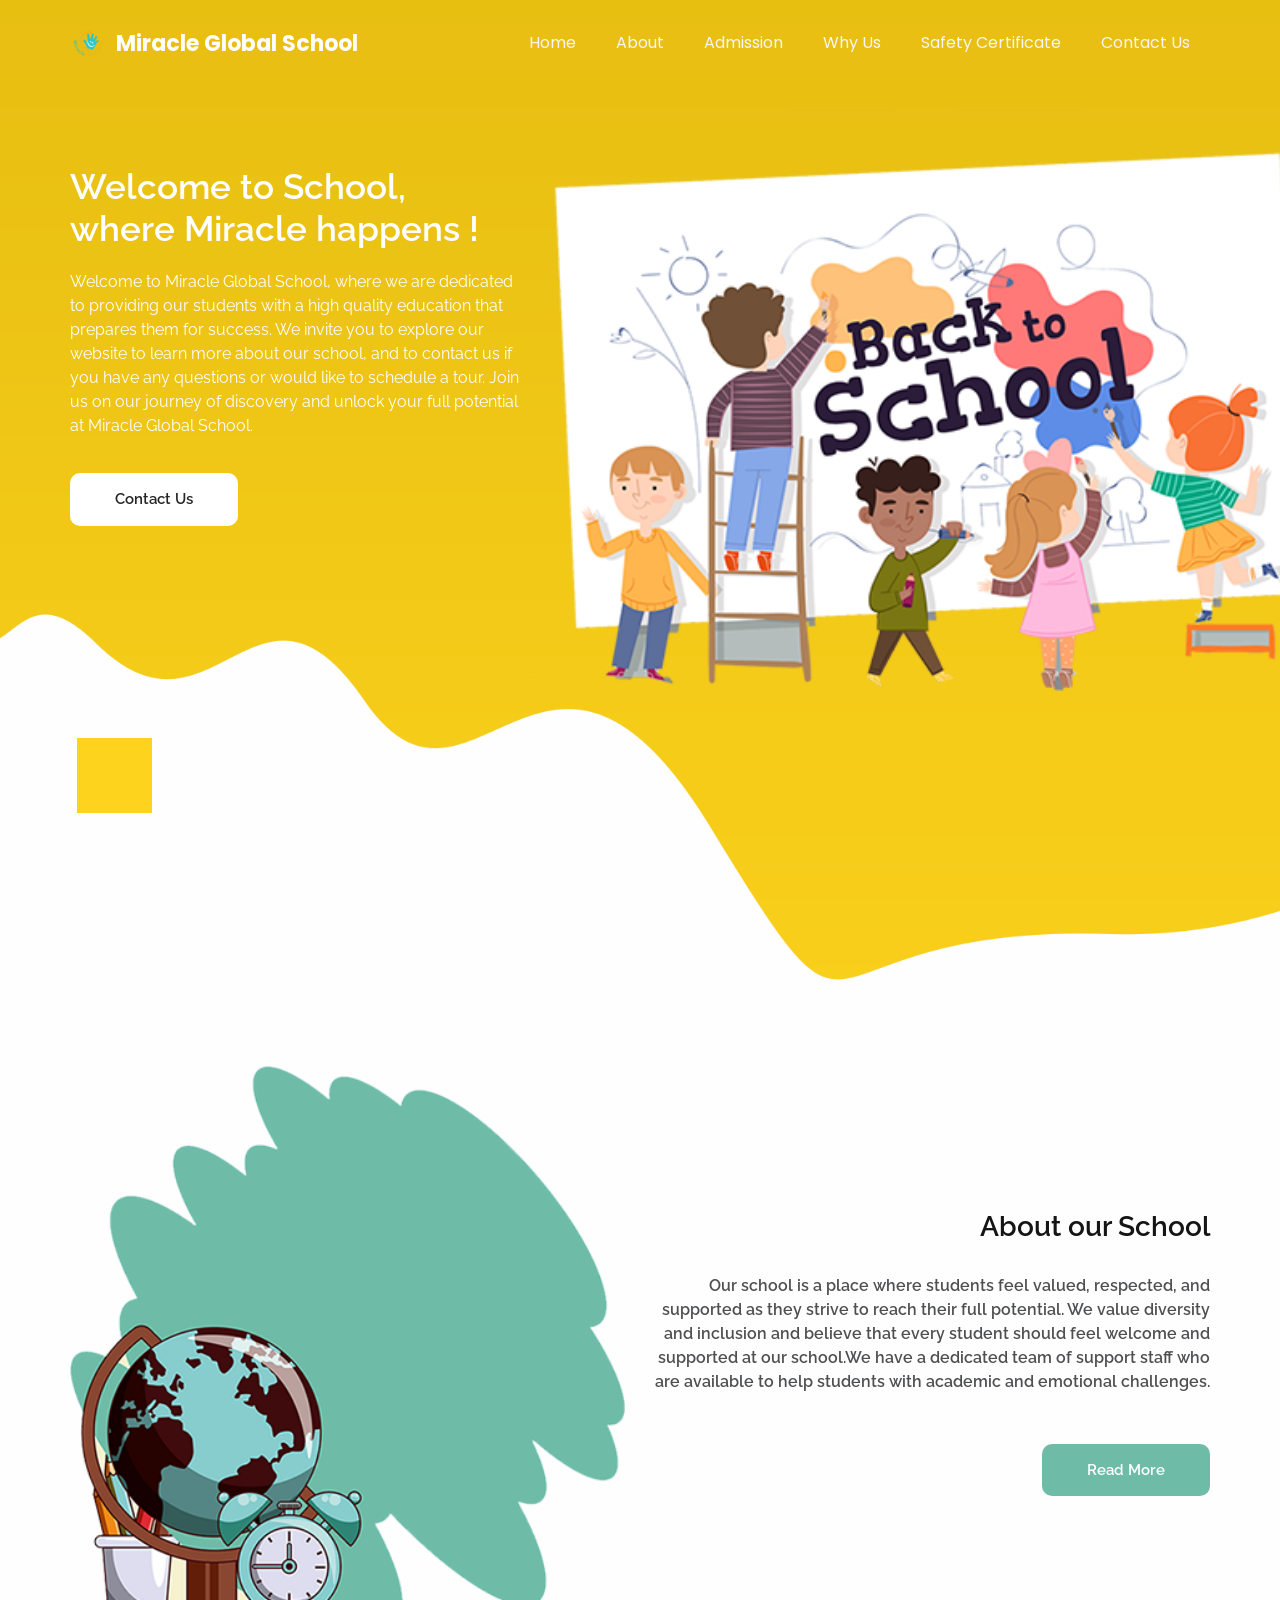
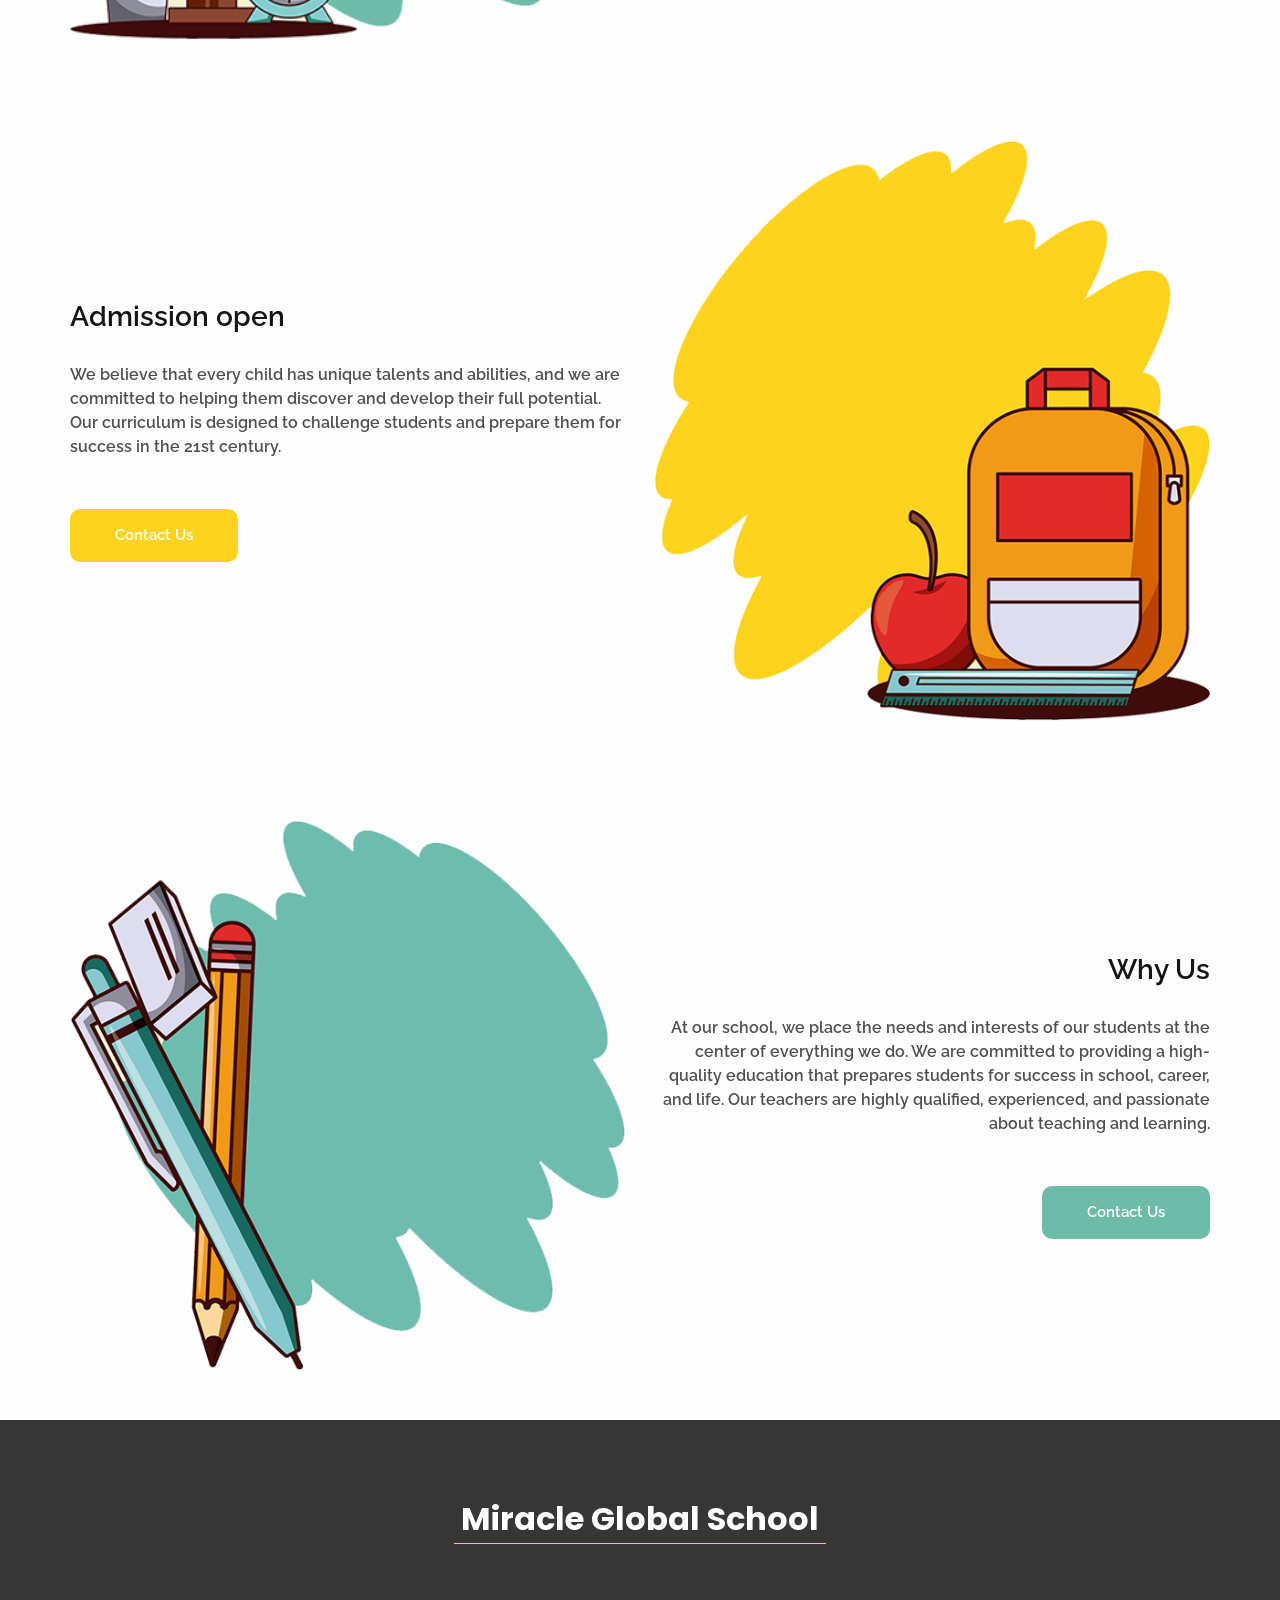
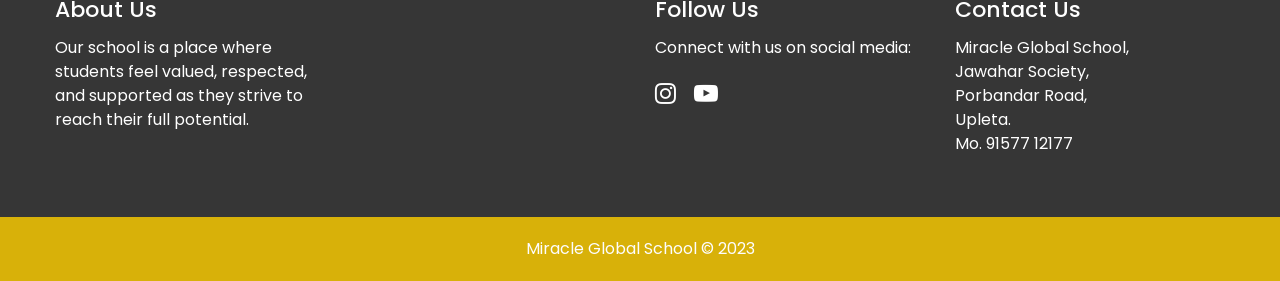
==== commit 5617f645: "Move social media links exclusively to the footer" ====
--- a/index.html
+++ b/index.html
@@ -74,18 +74,6 @@
 
                 <li class="nav-item">
                   <a class='nav-link' href='/#contact'>Contact Us</a>
-                </li>
-
-                <li class="nav-item">
-                  <a class='nav-link social-nav-link' href='https://www.instagram.com/miracleschool?stkn=aHUzZ3dzcnlhZ3k4' target='_blank' rel='noopener noreferrer' title='Instagram'>
-                    <i class='fa fa-instagram'></i>
-                  </a>
-                </li>
-
-                <li class="nav-item">
-                  <a class='nav-link social-nav-link' href='https://youtube.com/@miracleglobalschool?si=xJDWktuSfu7sUhpv' target='_blank' rel='noopener noreferrer' title='YouTube'>
-                    <i class='fa fa-youtube-play'></i>
-                  </a>
                 </li>
 
               </ul>
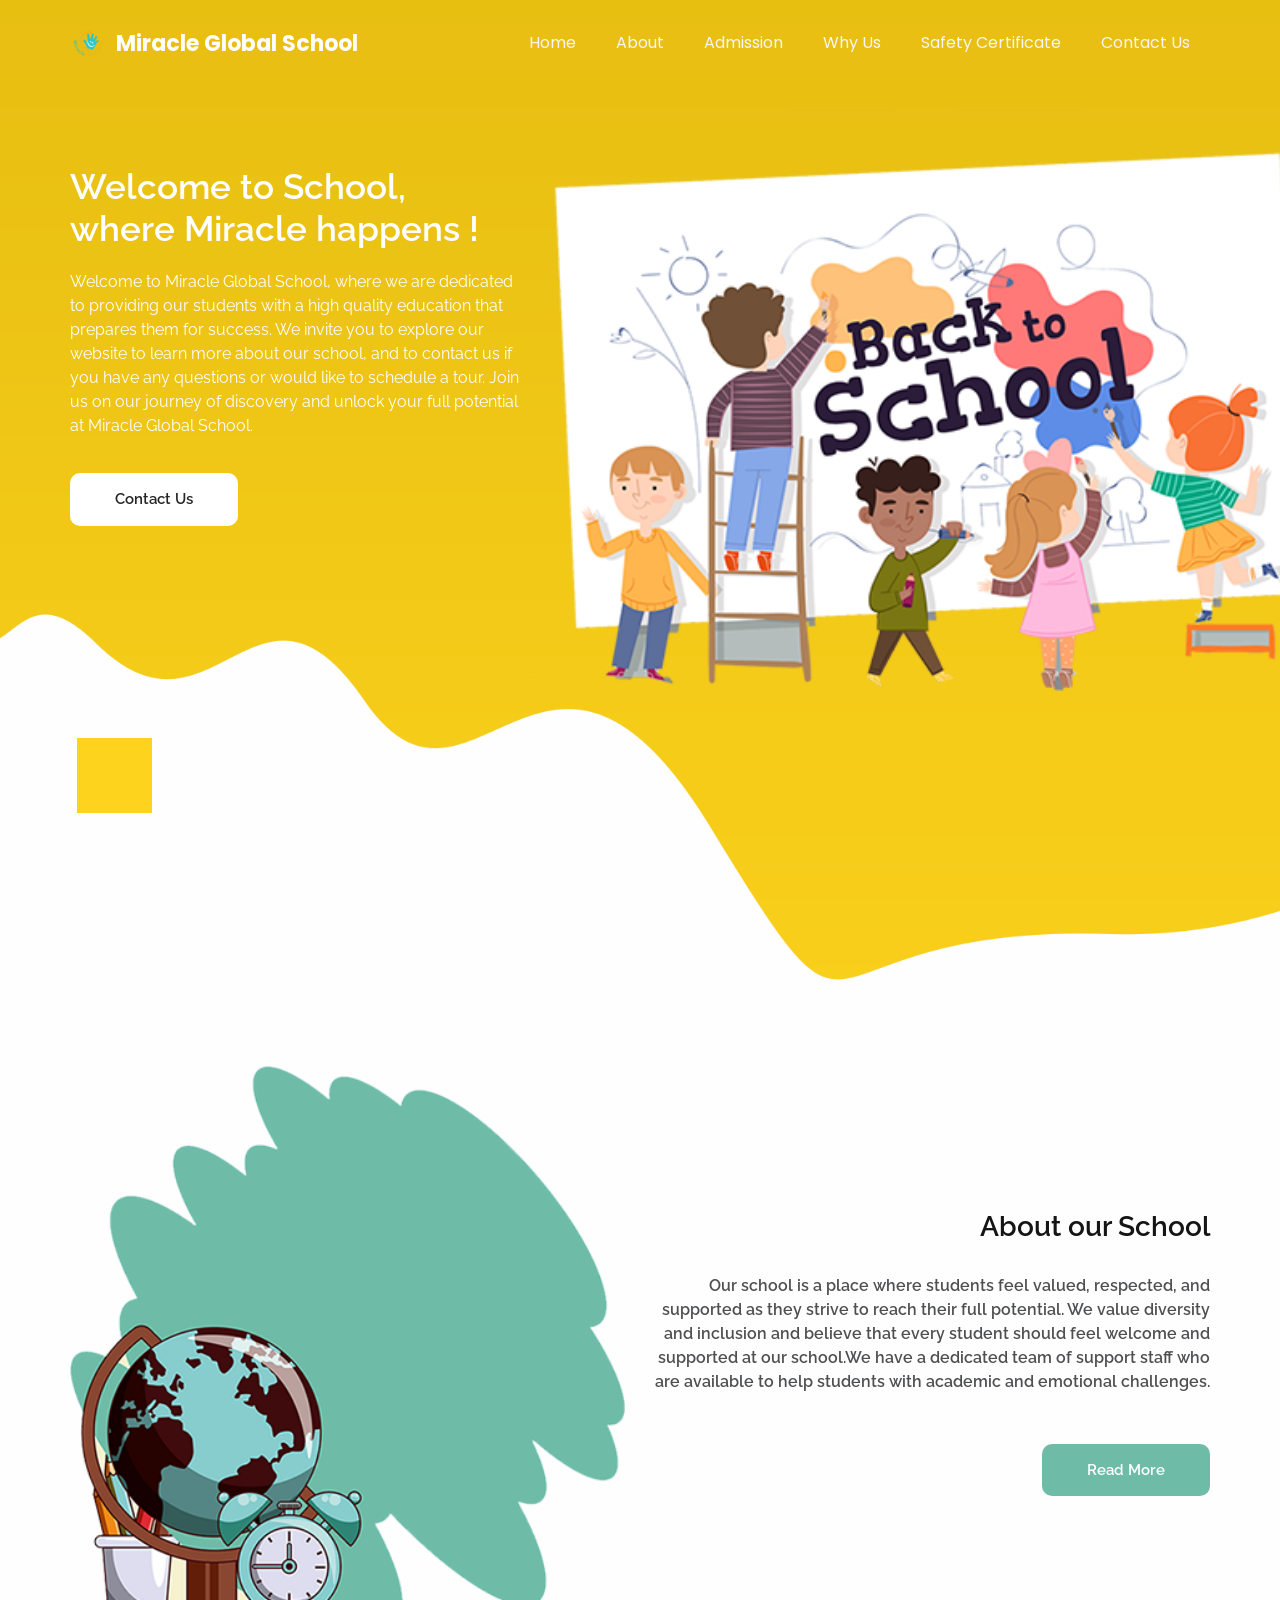
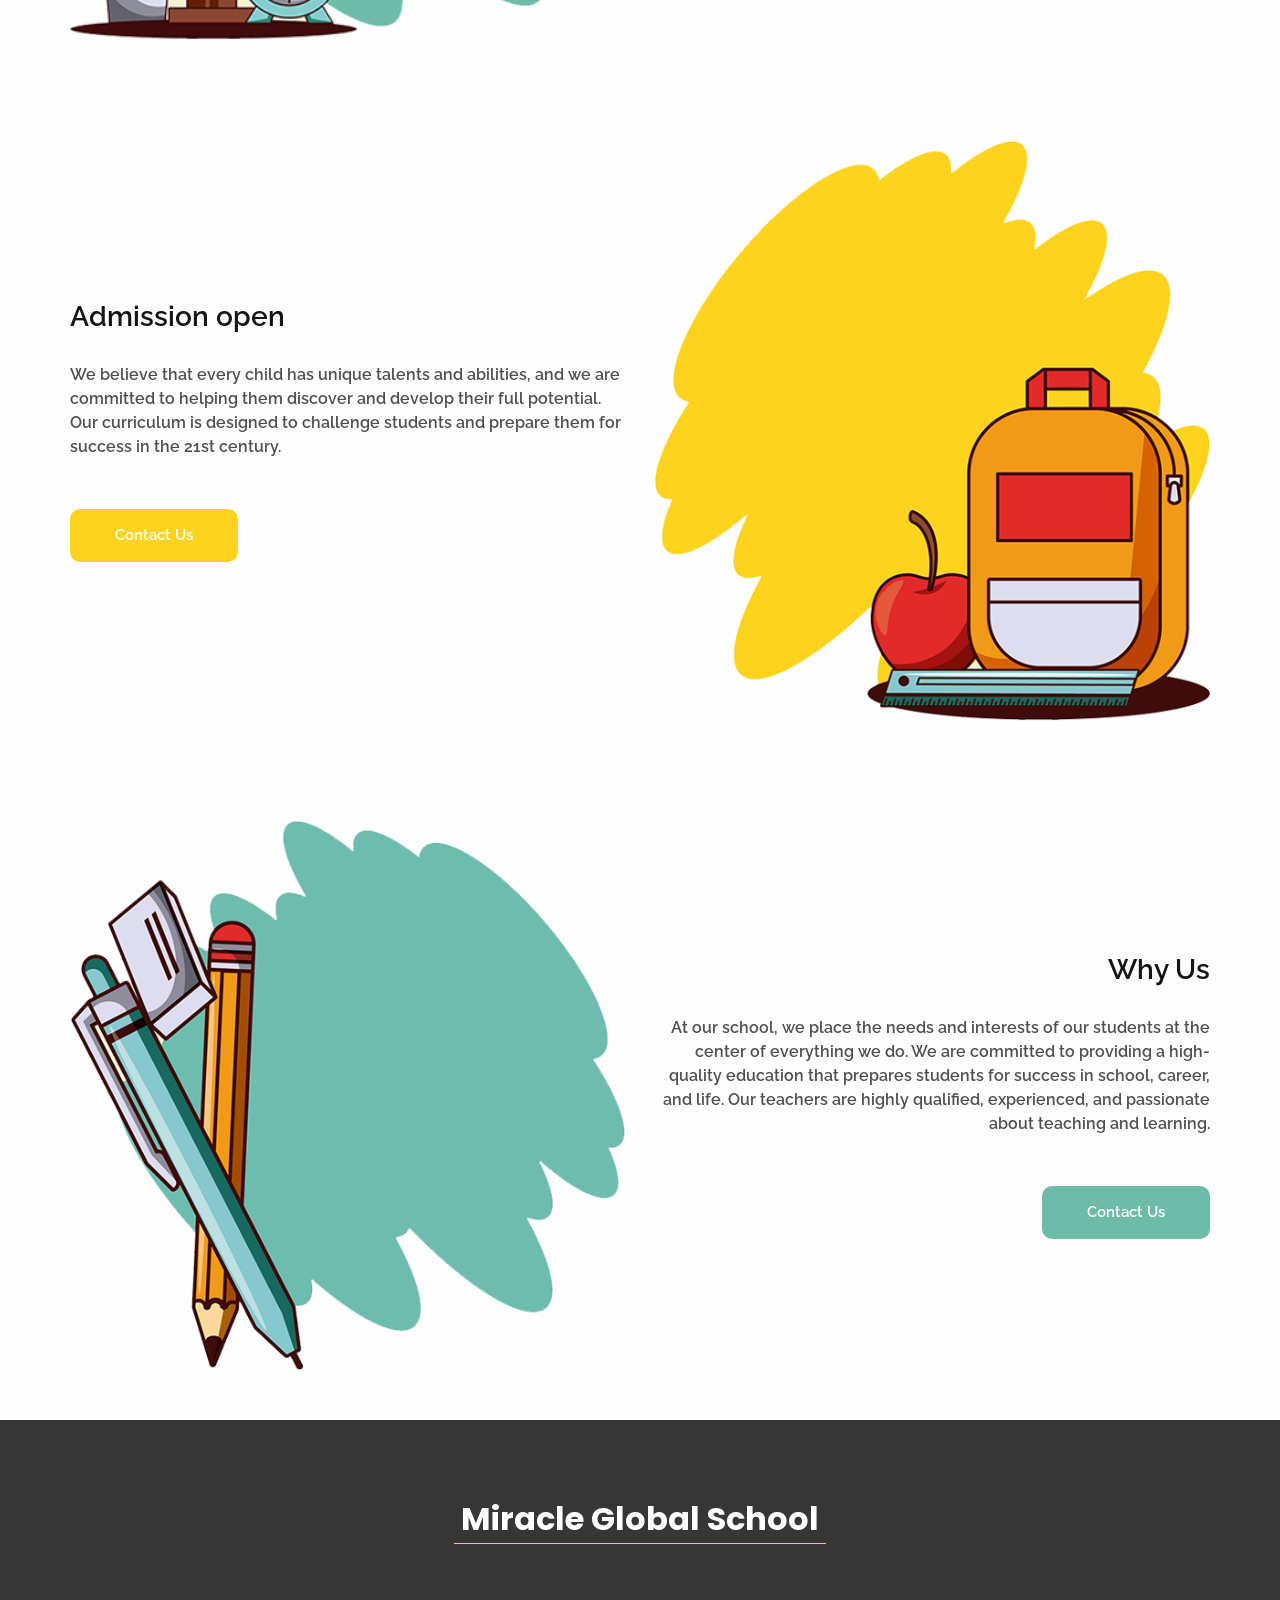
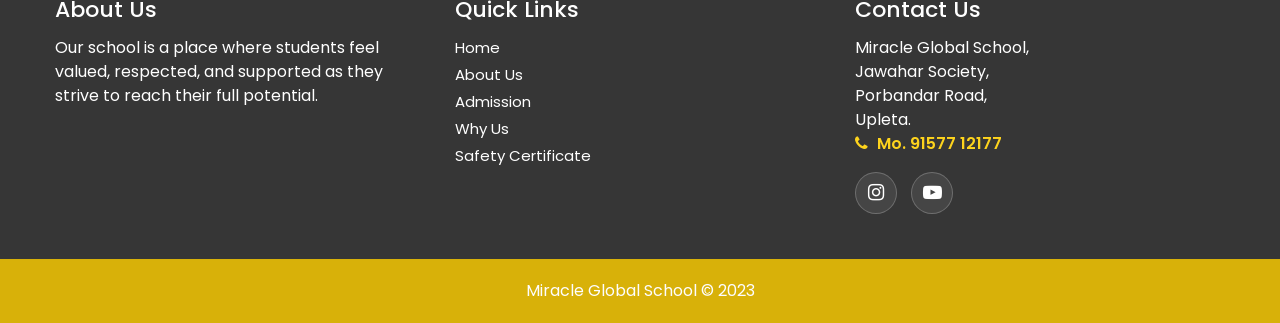
==== commit ffa901bc: "Redesign footer: balanced 3-column layout with Quick Links and circular brand social buttons" ====
--- a/index.html
+++ b/index.html
@@ -210,7 +210,7 @@
     </div>
       <div class="container layout_padding2">
         <div class="row">
-          <div class="col-md-3">
+          <div class="col-md-4 mb-4 mb-md-0">
             <h5>
                 About Us                                                                             
             </h5>
@@ -218,26 +218,19 @@
               Our school is a place where students feel valued, respected, and supported as they strive to reach their full potential.
             </p>
           </div>
-          <div class="col-md-3">
-            
-          </div>
-          <div class="col-md-3">
+          <div class="col-md-4 mb-4 mb-md-0">
             <h5>
-                Follow Us
+                Quick Links
             </h5>
-            <p>
-              Connect with us on social media:
-            </p>
-            <div class="d-flex align-items-center mt-2 social_footer_links">
-              <a href="https://www.instagram.com/miracleschool?stkn=aHUzZ3dzcnlhZ3k4" target="_blank" rel="noopener noreferrer" title="Follow us on Instagram">
-                <i class="fa fa-instagram"></i>
-              </a>
-              <a href="https://youtube.com/@miracleglobalschool?si=xJDWktuSfu7sUhpv" target="_blank" rel="noopener noreferrer" title="Subscribe on YouTube">
-                <i class="fa fa-youtube-play"></i>
-              </a>
-            </div>
-          </div>
-          <div class="col-md-3">
+            <ul class="footer_links">
+              <li><a href="/">Home</a></li>
+              <li><a href="/about">About Us</a></li>
+              <li><a href="/#admission">Admission</a></li>
+              <li><a href="/#whyus">Why Us</a></li>
+              <li><a href="certificates/Building-Safety-Certificate.pdf" target="_blank" rel="noopener noreferrer">Safety Certificate</a></li>
+            </ul>
+          </div>
+          <div class="col-md-4">
             <h5>
                 Contact Us
             </h5>
@@ -246,10 +239,18 @@
                 Jawahar Society,<br />
                 Porbandar Road,<br />
                 Upleta.<br />
-                <a href="tel:+919157712177" style="color:white">
-                Mo. 91577 12177
+                <a href="tel:+919157712177" style="color: #fdd31d; font-weight: 600;">
+                  <i class="fa fa-phone" style="margin-right: 5px;"></i> Mo. 91577 12177
                 </a>
             </p>
+            <div class="social_footer_box mt-3">
+              <a href="https://www.instagram.com/miracleschool?stkn=aHUzZ3dzcnlhZ3k4" target="_blank" rel="noopener noreferrer" class="social-icon-btn instagram" title="Follow us on Instagram">
+                <i class="fa fa-instagram"></i>
+              </a>
+              <a href="https://youtube.com/@miracleglobalschool?si=xJDWktuSfu7sUhpv" target="_blank" rel="noopener noreferrer" class="social-icon-btn youtube" title="Subscribe on YouTube">
+                <i class="fa fa-youtube-play"></i>
+              </a>
+            </div>
           </div>
         </div>
       </div>
--- a/css/style.css
+++ b/css/style.css
@@ -534,31 +534,65 @@
 
 /* end footer section*/
 
-/* Social Media Links */
-.navbar-nav .social-nav-link {
-  font-size: 20px;
-  padding: 8px 12px !important;
-  color: #f7f6f7;
-  transition: color 0.3s ease, transform 0.2s ease;
+/* Footer Styling & Social Media Buttons */
+.footer_links {
+  list-style: none;
+  padding: 0;
+  margin: 0;
+}
+
+.footer_links li {
+  margin-bottom: 9px;
+}
+
+.footer_links li a {
+  color: #dfdfdf;
+  font-size: 15px;
+  transition: all 0.25s ease;
+  display: inline-block;
+}
+
+.footer_links li a:hover {
+  color: #fdd31d;
+  padding-left: 6px;
+}
+
+.social_footer_box {
+  display: flex;
+  align-items: center;
+}
+
+.social-icon-btn {
   display: inline-flex;
   align-items: center;
   justify-content: center;
-}
-
-.navbar-nav .social-nav-link:hover {
-  color: #fdd31d !important;
-  transform: translateY(-2px);
-}
-
-.social_footer_links a {
-  color: #ffffff;
-  font-size: 24px;
-  margin-right: 18px;
-  transition: color 0.3s ease, transform 0.2s ease;
-  display: inline-block;
-}
-
-.social_footer_links a:hover {
-  color: #fdd31d !important;
-  transform: translateY(-2px);
-}
+  width: 42px;
+  height: 42px;
+  border-radius: 50%;
+  background: rgba(255, 255, 255, 0.08);
+  color: #ffffff !important;
+  font-size: 19px;
+  margin-right: 14px;
+  border: 1px solid rgba(255, 255, 255, 0.22);
+  transition: all 0.3s cubic-bezier(0.165, 0.84, 0.44, 1);
+  text-decoration: none;
+}
+
+.social-icon-btn:hover {
+  transform: translateY(-3px);
+  text-decoration: none;
+}
+
+.social-icon-btn.instagram:hover {
+  background: radial-gradient(circle at 30% 107%, #fdf497 0%, #fdf497 5%, #fd5949 45%, #d6249f 60%, #285AEB 90%);
+  border-color: transparent;
+  color: #ffffff !important;
+  box-shadow: 0 5px 15px rgba(214, 36, 159, 0.45);
+}
+
+.social-icon-btn.youtube:hover {
+  background: #ff0000;
+  border-color: transparent;
+  color: #ffffff !important;
+  box-shadow: 0 5px 15px rgba(255, 0, 0, 0.45);
+}
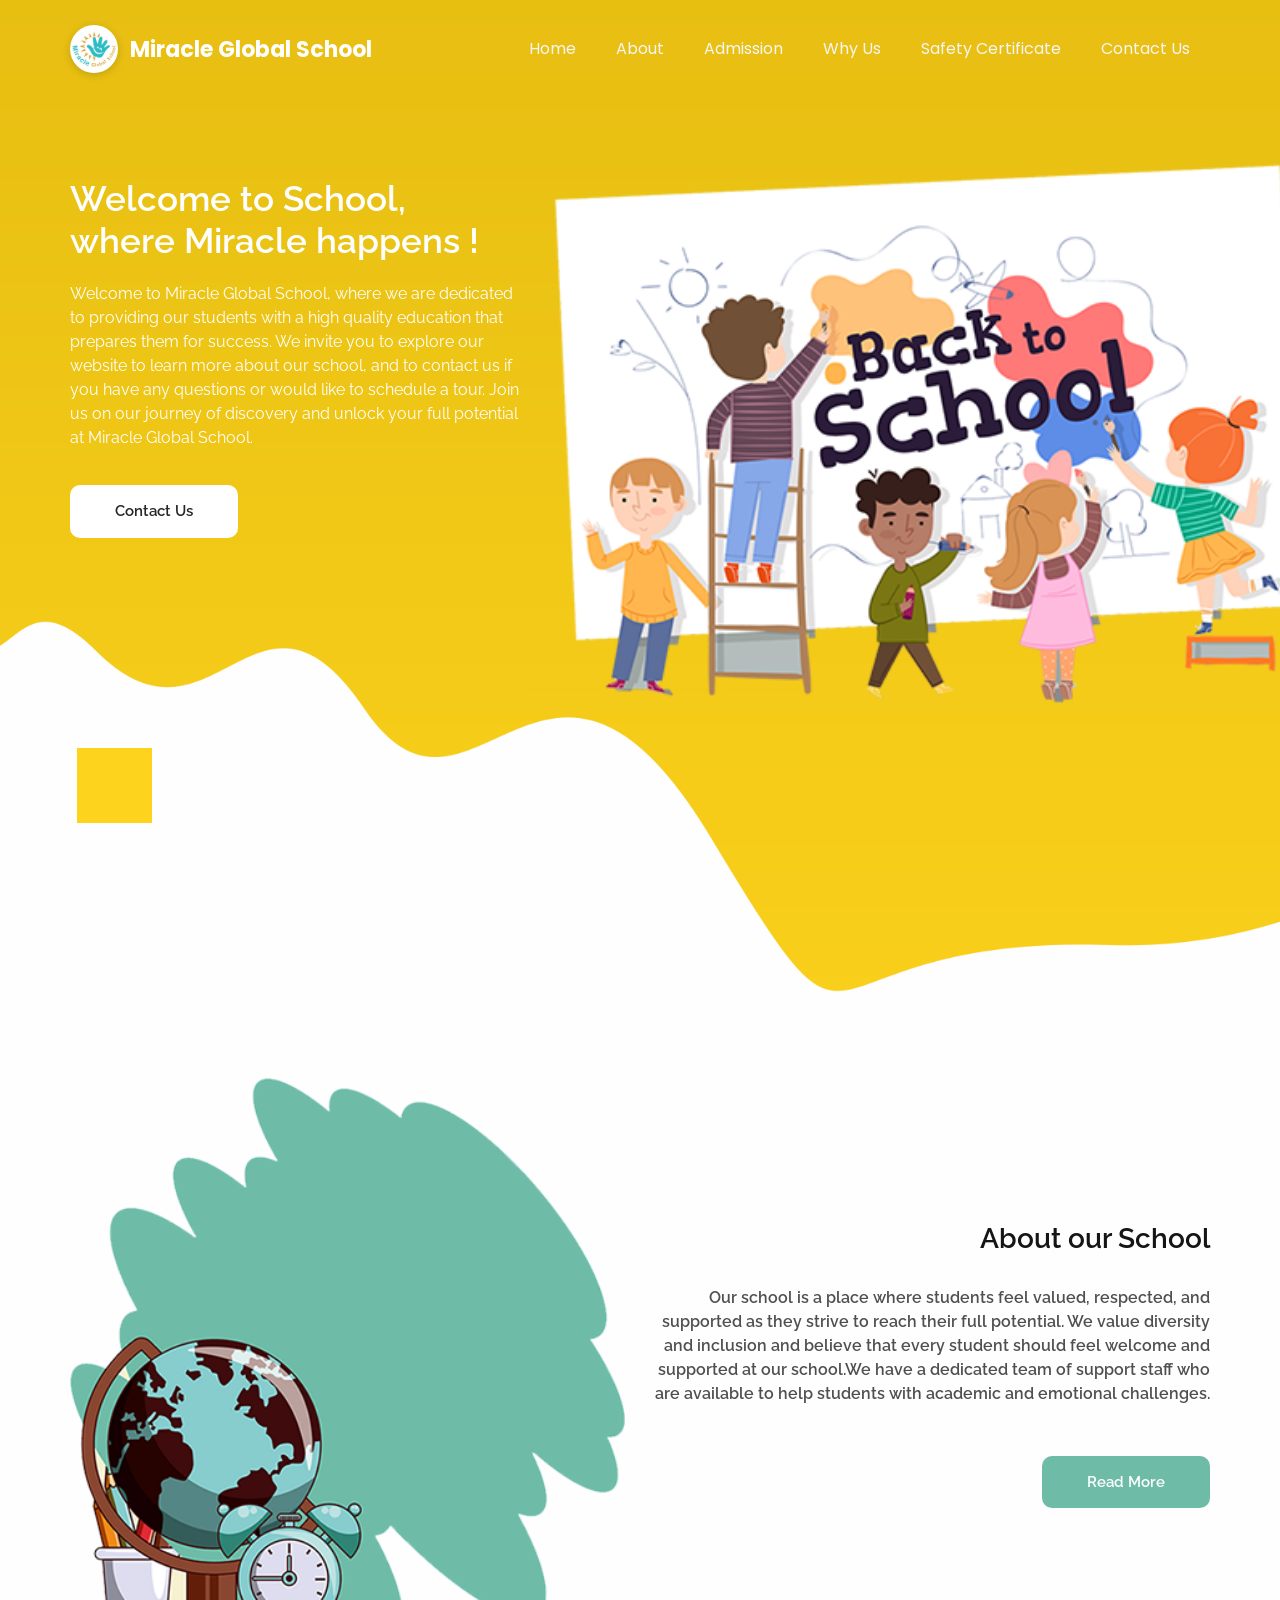
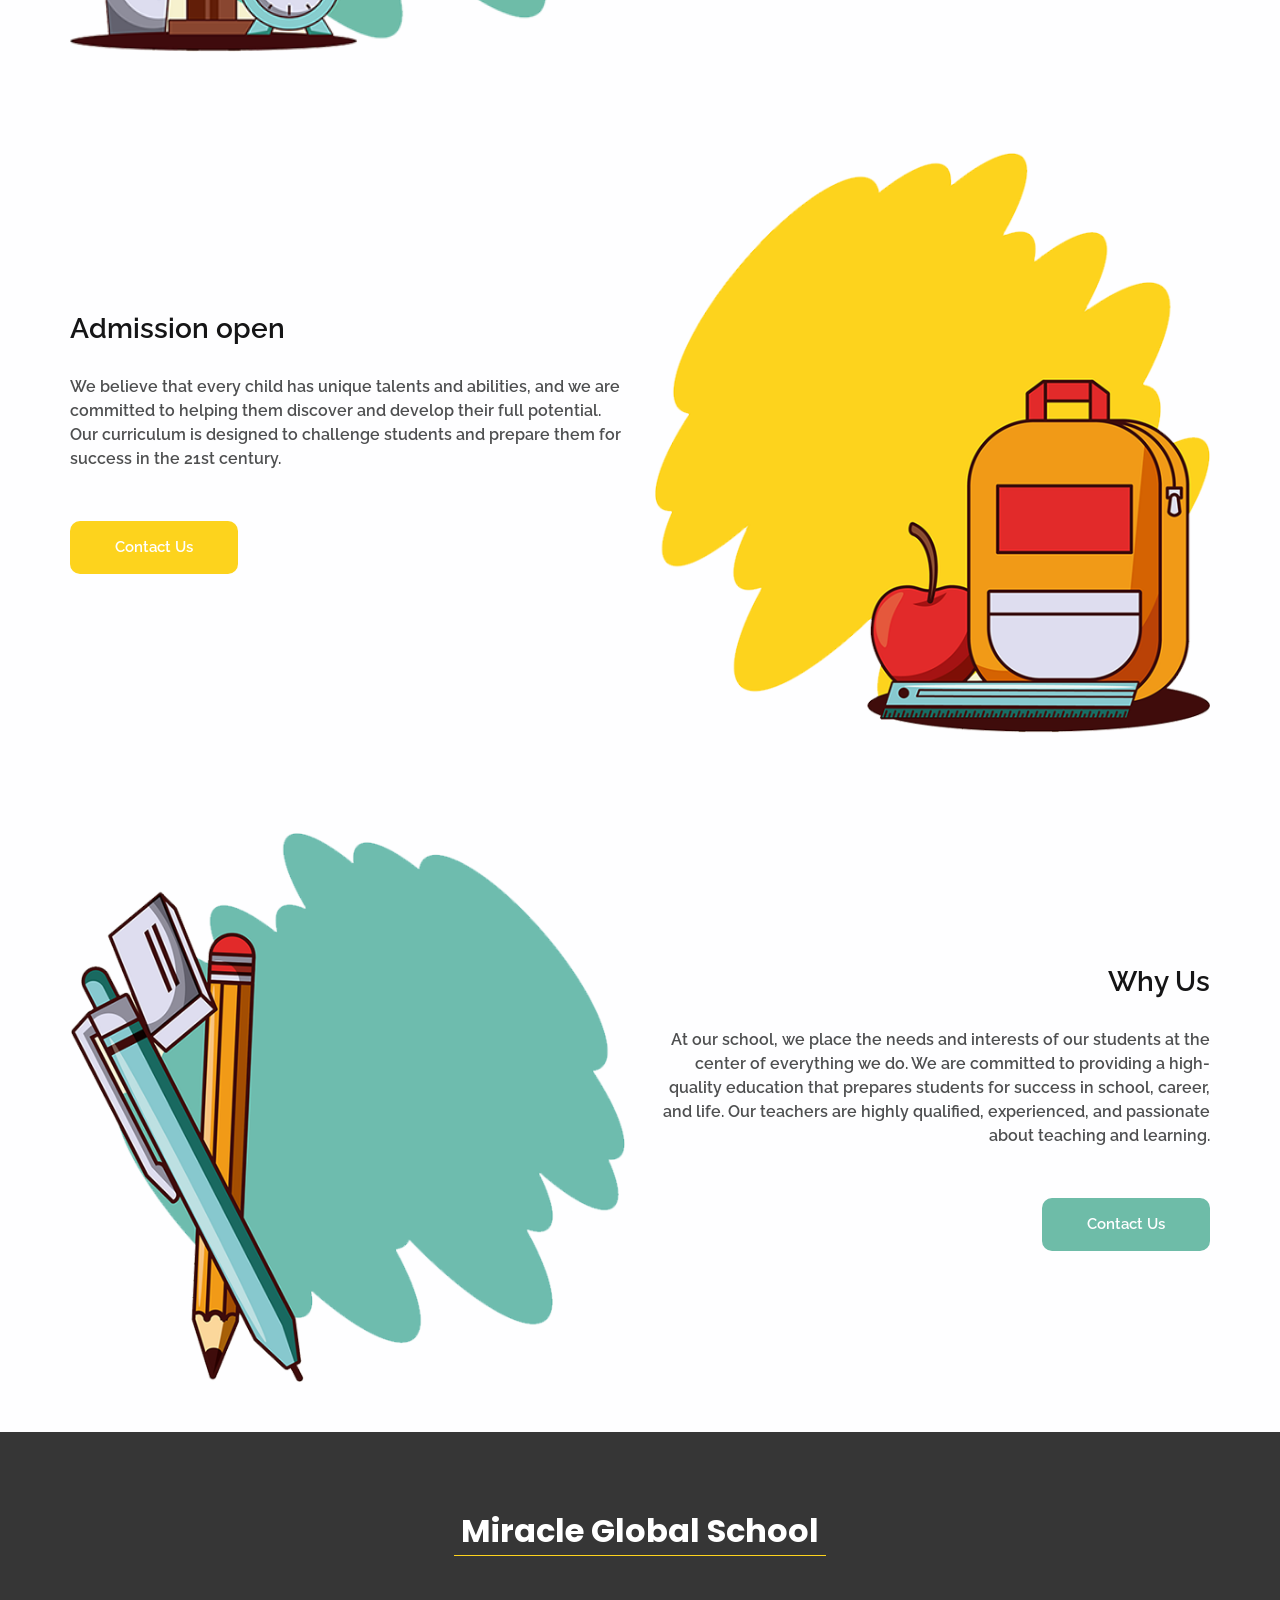
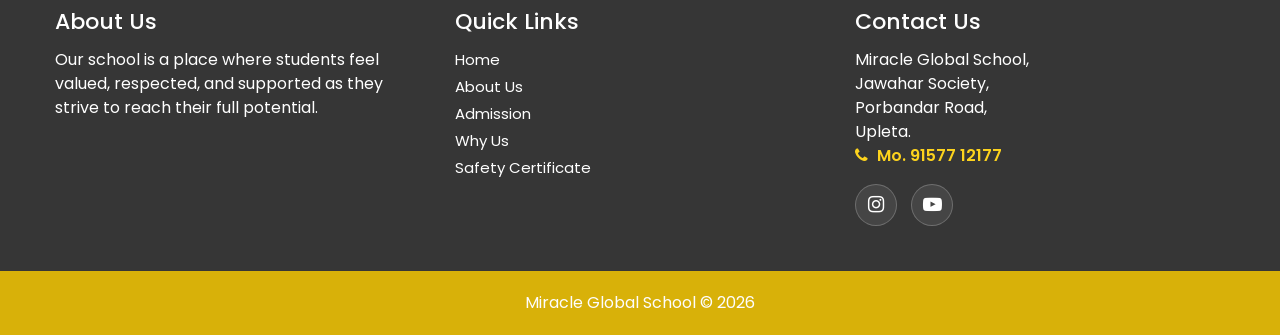
==== commit 79318aa4: "Update copyright year to 2026" ====
--- a/index.html
+++ b/index.html
@@ -259,7 +259,7 @@
   <!-- footer section -->
   <section class="container-fluid footer_section">
     <p>
-      Miracle Global School &copy; 2023
+      Miracle Global School &copy; 2026
     </p>
   </section>
   <!-- footer section -->
--- a/css/style.css
+++ b/css/style.css
@@ -130,10 +130,14 @@
 }
 
 .navbar-brand img {
-  height: 36px;
-  width: auto;
-  margin-right: 10px;
+  height: 48px;
+  width: 48px;
+  border-radius: 50%;
+  margin-right: 12px;
   vertical-align: middle;
+  background-color: #ffffff;
+  box-shadow: 0 2px 8px rgba(0, 0, 0, 0.16);
+  padding: 1px;
 }
 
 .custom_nav-container .nav_search-btn {
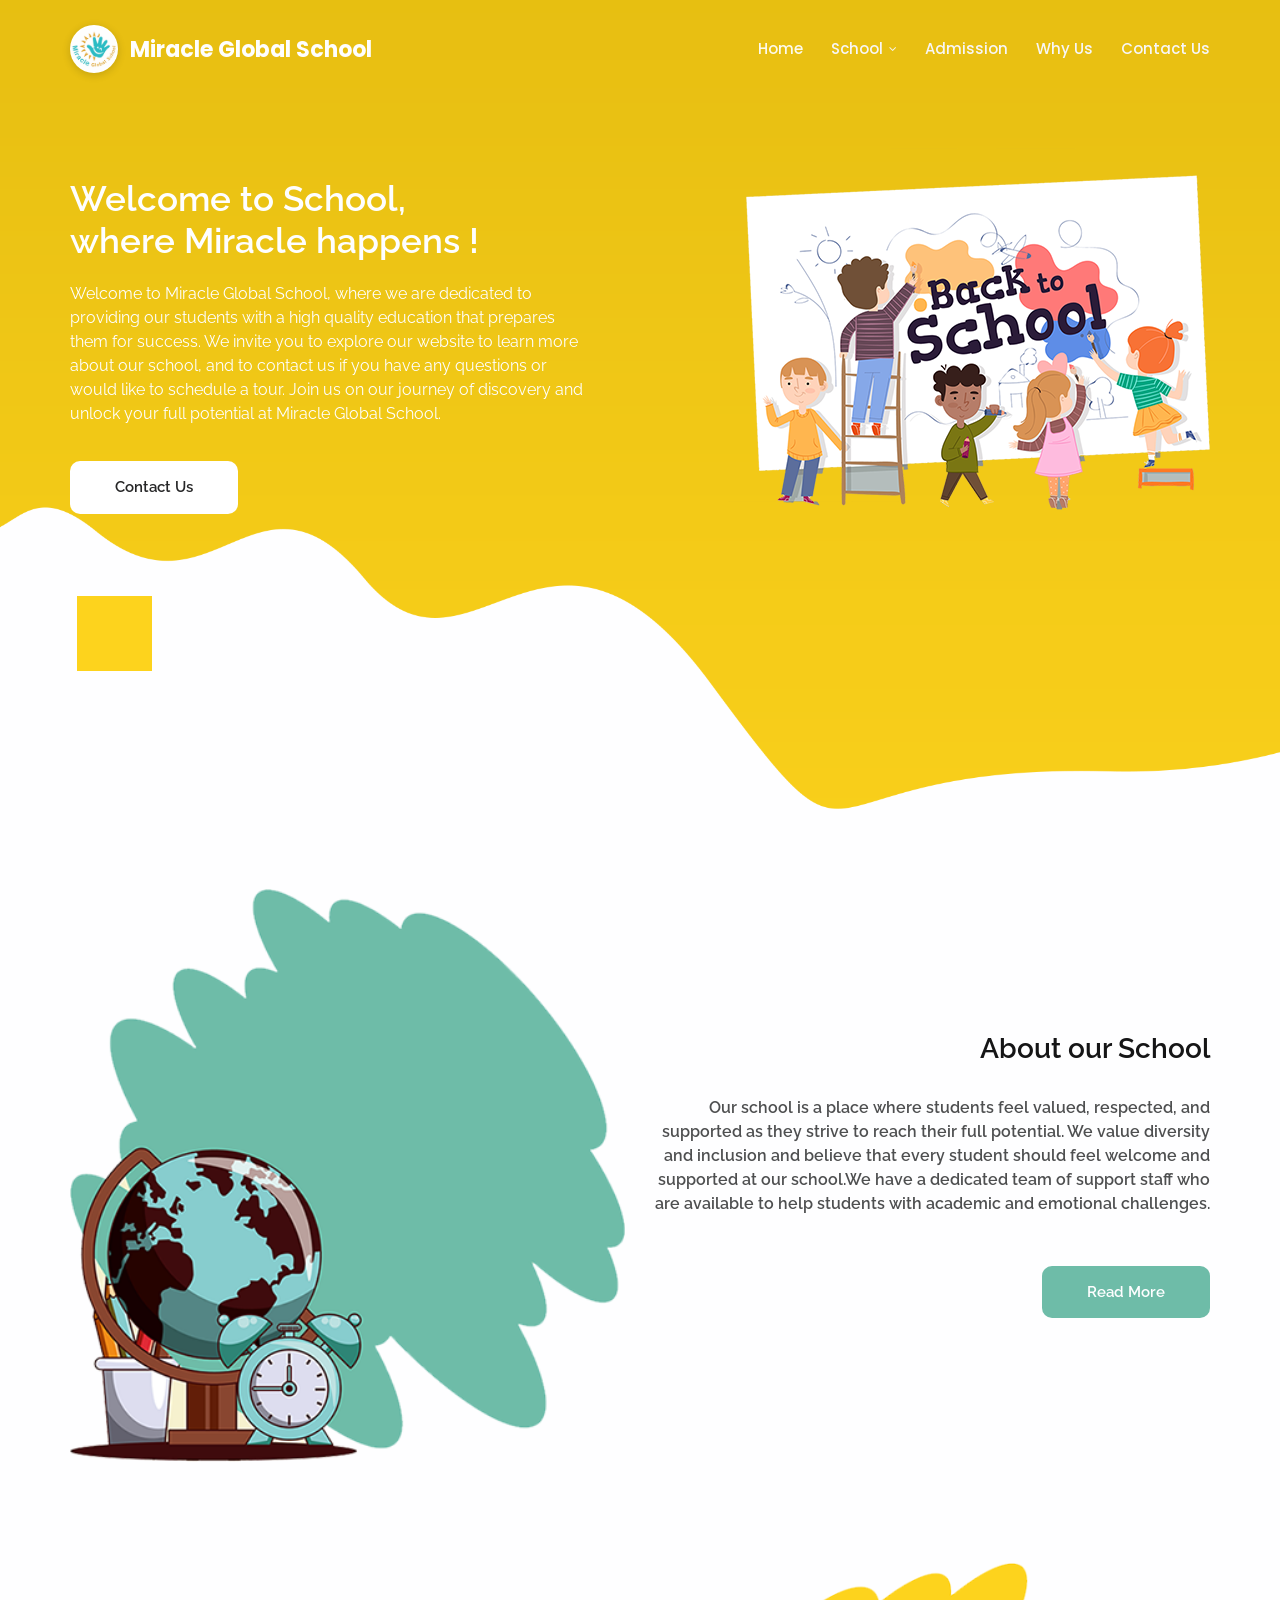
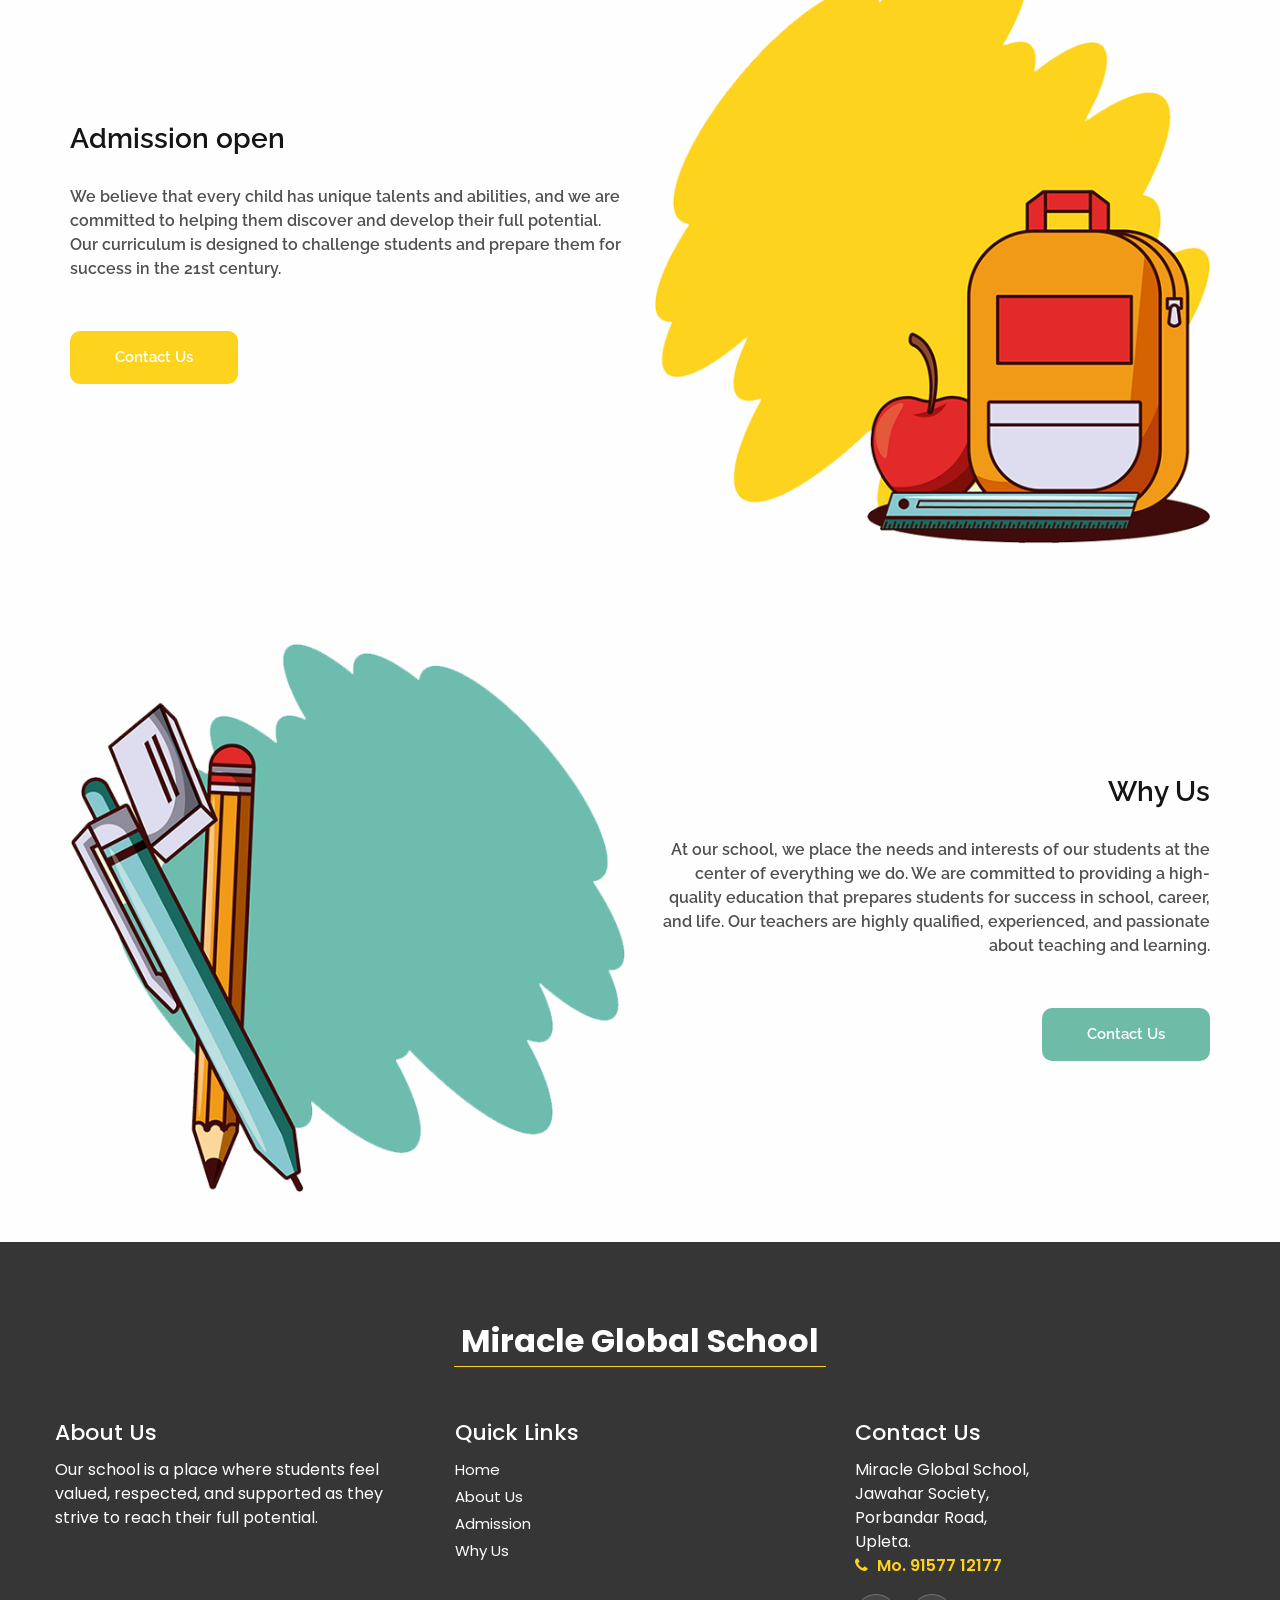
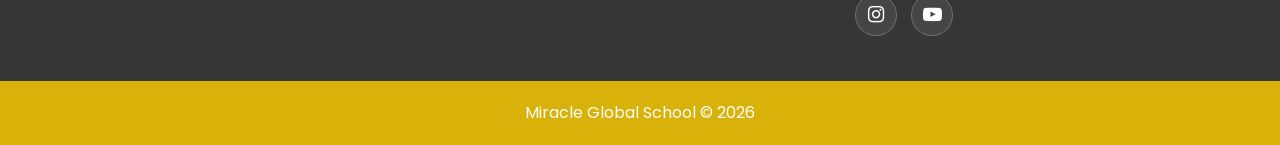
==== commit cb27427a: "add mandatory disclosures page, compliance certificates, and navigation dropdown" ====
--- a/index.html
+++ b/index.html
@@ -14,10 +14,12 @@
 
   <title>Miracle Global School</title>
 
-  <link rel="shortcut icon" href="images/favicon.ico" />
+  <base href="/" />
+
+  <link rel="shortcut icon" href="/images/favicon.ico" />
 
   <!-- bootstrap core css -->
-  <link rel="stylesheet" type="text/css" href="css/bootstrap.css" />
+  <link rel="stylesheet" type="text/css" href="/css/bootstrap.css" />
   <!-- progress barstle -->
   <link rel="stylesheet" href="css/css-circular-prog-bar.css">
   <!-- fonts style -->
@@ -25,12 +27,253 @@
   <!-- font wesome stylesheet -->
   <link rel="stylesheet" href="https://maxcdn.bootstrapcdn.com/font-awesome/4.3.0/css/font-awesome.min.css">
   <!-- Custom styles for this template -->
-  <link href="css/style.css" rel="stylesheet" />
+  <link href="/css/style.css?v=3.1" rel="stylesheet" />
   <!-- responsive style -->
-  <link href="css/responsive.css" rel="stylesheet" />
-
-  <link rel="stylesheet" href="css/css-circular-prog-bar.css">
-
+  <link href="/css/responsive.css" rel="stylesheet" />
+
+  <link rel="stylesheet" href="/css/css-circular-prog-bar.css">
+
+  <style>
+    /* Executive Dropdown Menu Styling */
+    .custom_nav-container .nav-item.dropdown {
+      position: relative;
+    }
+
+    .custom_nav-container .nav-item.dropdown .dropdown-toggle {
+      cursor: pointer;
+      display: inline-flex !important;
+      align-items: center;
+      justify-content: center;
+      user-select: none;
+    }
+
+    .custom_nav-container .nav-item.dropdown .dropdown-toggle::after {
+      display: none !important;
+    }
+
+    .custom_nav-container .nav-item.dropdown .dropdown-arrow {
+      font-size: 12px;
+      margin-left: 6px;
+      transition: transform 0.28s cubic-bezier(0.34, 1.56, 0.64, 1);
+      display: inline-block;
+    }
+
+    .custom_nav-container .nav-item.dropdown.show .dropdown-arrow,
+    .custom_nav-container .nav-item.dropdown:hover .dropdown-arrow {
+      transform: rotate(180deg);
+    }
+
+    @media (min-width: 992px) {
+      .custom_nav-container .dropdown-menu.school-dropdown-menu {
+        background: #ffffff !important;
+        border: 1px solid rgba(8, 36, 101, 0.08) !important;
+        border-radius: 16px !important;
+        box-shadow: 0 10px 25px -5px rgba(8, 36, 101, 0.12), 0 25px 50px -12px rgba(8, 36, 101, 0.18), 0 0 0 1px rgba(0, 0, 0, 0.03) !important;
+        padding: 10px !important;
+        min-width: 350px !important;
+        max-width: 380px !important;
+        margin-top: 12px !important;
+        position: absolute !important;
+        top: 100% !important;
+        left: 50% !important;
+        transform: translateX(-50%) !important;
+        z-index: 1050 !important;
+        overflow: visible !important;
+      }
+
+      .custom_nav-container .dropdown-menu.school-dropdown-menu::after {
+        content: "";
+        position: absolute;
+        top: -14px;
+        left: 0;
+        right: 0;
+        height: 14px;
+        background: transparent;
+      }
+
+      .custom_nav-container .dropdown-menu.school-dropdown-menu::before {
+        content: "";
+        position: absolute;
+        top: -6px;
+        left: 50%;
+        margin-left: -6px;
+        width: 12px;
+        height: 12px;
+        background: #ffffff;
+        transform: rotate(45deg);
+        border-top: 1px solid rgba(8, 36, 101, 0.1);
+        border-left: 1px solid rgba(8, 36, 101, 0.1);
+        z-index: 2;
+        box-shadow: -2px -2px 4px rgba(8, 36, 101, 0.03);
+      }
+
+      .custom_nav-container .nav-item.dropdown:hover>.dropdown-menu.school-dropdown-menu {
+        display: block !important;
+        animation: navDropdownFade 0.22s cubic-bezier(0.16, 1, 0.3, 1);
+      }
+    }
+
+    @keyframes navDropdownFade {
+      from {
+        opacity: 0;
+        transform: translate(-50%, 8px);
+      }
+
+      to {
+        opacity: 1;
+        transform: translate(-50%, 0);
+      }
+    }
+
+    @media (max-width: 991px) {
+      .custom_nav-container .navbar-collapse {
+        background: #ffffff !important;
+        border-radius: 16px !important;
+        padding: 14px 14px !important;
+        margin-top: 14px !important;
+        box-shadow: 0 14px 35px rgba(8, 36, 101, 0.16), 0 2px 10px rgba(0, 0, 0, 0.08) !important;
+        border: 1px solid rgba(8, 36, 101, 0.08) !important;
+        width: 100% !important;
+      }
+
+      .custom_nav-container .navbar-collapse>.d-flex {
+        width: 100% !important;
+        align-items: stretch !important;
+      }
+
+      .custom_nav-container .navbar-nav {
+        width: 100% !important;
+        padding: 0 !important;
+        margin: 0 !important;
+      }
+
+      .custom_nav-container.navbar-expand-lg .navbar-nav .nav-item {
+        width: 100% !important;
+        margin-bottom: 4px !important;
+        position: static !important;
+      }
+
+      .custom_nav-container.navbar-expand-lg .navbar-nav .nav-item:last-child {
+        margin-bottom: 0 !important;
+      }
+
+      .custom_nav-container.navbar-expand-lg .navbar-nav .nav-link {
+        color: #082465 !important;
+        font-size: 15px !important;
+        font-weight: 600 !important;
+        padding: 11px 16px !important;
+        border-radius: 10px !important;
+        display: flex !important;
+        align-items: center !important;
+        justify-content: space-between !important;
+        text-align: left !important;
+        width: 100% !important;
+        transition: all 0.2s ease !important;
+      }
+
+      .custom_nav-container.navbar-expand-lg .navbar-nav .nav-link:hover,
+      .custom_nav-container.navbar-expand-lg .navbar-nav .nav-link:focus {
+        background: #f1f6fe !important;
+        color: #082465 !important;
+      }
+
+      .custom_nav-container.navbar-expand-lg .navbar-nav .nav-item.active>.nav-link {
+        background: #eaf1fd !important;
+        color: #082465 !important;
+        font-weight: 700 !important;
+      }
+
+      .custom_nav-container .nav-item.dropdown .dropdown-toggle {
+        display: flex !important;
+        align-items: center !important;
+        justify-content: space-between !important;
+        width: 100% !important;
+      }
+
+      .custom_nav-container .nav-item.dropdown .dropdown-arrow {
+        margin-left: auto !important;
+        font-size: 13px !important;
+        color: #082465 !important;
+        transition: transform 0.25s ease !important;
+      }
+
+      .custom_nav-container .nav-item.dropdown.show .dropdown-arrow {
+        transform: rotate(180deg) !important;
+      }
+
+      .custom_nav-container .dropdown-menu.school-dropdown-menu {
+        position: static !important;
+        transform: none !important;
+        float: none !important;
+        width: 100% !important;
+        min-width: 0 !important;
+        max-width: 100% !important;
+        margin: 8px 0 !important;
+        padding: 8px !important;
+        background: #f8fafc !important;
+        border-radius: 12px !important;
+        border: 1px solid #e2e8f0 !important;
+        box-shadow: none !important;
+        overflow: visible !important;
+      }
+
+      .custom_nav-container .dropdown-menu.school-dropdown-menu::before,
+      .custom_nav-container .dropdown-menu.school-dropdown-menu::after {
+        display: none !important;
+      }
+
+      .custom_nav-container .dropdown-card-item {
+        padding: 10px 10px !important;
+        border-radius: 10px !important;
+        background: #ffffff !important;
+        border: 1px solid #e2e8f0 !important;
+        margin-bottom: 6px !important;
+        width: 100% !important;
+        box-sizing: border-box !important;
+      }
+
+      .custom_nav-container .dropdown-card-item:hover,
+      .custom_nav-container .dropdown-card-item:focus {
+        background: #f1f6fe !important;
+        border-color: #cbd5e1 !important;
+        transform: none !important;
+      }
+
+      .custom_nav-container .dropdown-card-item.active {
+        background: #f1f6fe !important;
+        border-color: #082465 !important;
+        border-left: 3px solid #082465 !important;
+      }
+
+      .dropdown-item-icon {
+        width: 38px !important;
+        height: 38px !important;
+        font-size: 15px !important;
+        border-radius: 10px !important;
+        margin-right: 10px !important;
+      }
+
+      .dropdown-item-title {
+        font-size: 13.5px !important;
+        white-space: normal !important;
+      }
+
+      .dropdown-item-desc {
+        font-size: 11px !important;
+        white-space: normal !important;
+      }
+
+      .dropdown-menu-eyebrow {
+        padding: 4px 6px 8px !important;
+        margin-bottom: 6px !important;
+      }
+
+      .dropdown-menu-footer-note {
+        padding: 8px 6px 2px !important;
+        margin-top: 4px !important;
+      }
+    }
+  </style>
 </head>
 
 <body>
@@ -40,7 +283,7 @@
       <div class="container">
         <nav class="navbar navbar-expand-lg custom_nav-container ">
           <a class='navbar-brand' href='/'>
-            <img src="images/logo.png" alt="Miracle Global School Logo">
+            <img src="/images/logo.png" alt="Miracle Global School Logo">
             <span>
               Miracle Global School
             </span>
@@ -56,8 +299,48 @@
                 <li class="nav-item active">
                   <a class='nav-link' href='/'> Home <span class="sr-only">(current)</span></a>
                 </li>
-                <li class="nav-item ">
-                  <a class='nav-link' href='/about'> About </a>
+                <li class="nav-item dropdown">
+                  <a class="nav-link dropdown-toggle" href="#" id="schoolDropdown" role="button" data-toggle="dropdown"
+                    aria-haspopup="true" aria-expanded="false">
+                    School <i class="fa fa-angle-down dropdown-arrow"></i>
+                  </a>
+                  <div class="dropdown-menu school-dropdown-menu" aria-labelledby="schoolDropdown">
+                    <div class="dropdown-menu-eyebrow">
+                      <span><i class="fa fa-compass" style="color: #082465; margin-right: 4px;"></i> Explore
+                        Miracle</span>
+                      <span class="badge-eyebrow">Academics</span>
+                    </div>
+
+                    <a class="dropdown-item dropdown-card-item" href="/about">
+                      <div class="dropdown-item-icon icon-school">
+                        <i class="fa fa-university"></i>
+                      </div>
+                      <div class="dropdown-item-content">
+                        <div class="dropdown-item-header-row">
+                          <span class="dropdown-item-title">About Miracle Global School</span>
+                        </div>
+                        <span class="dropdown-item-desc">Our story, vision &amp; campus philosophy</span>
+                      </div>
+                      <i class="fa fa-angle-right dropdown-item-chevron"></i>
+                    </a>
+
+                    <div class="dropdown-divider-custom"></div>
+
+                    <a class="dropdown-item dropdown-card-item" href="/mandatory-disclosures">
+                      <div class="dropdown-item-icon icon-cbse">
+                        <i class="fa fa-certificate"></i>
+                      </div>
+                      <div class="dropdown-item-content">
+                        <div class="dropdown-item-header-row">
+                          <span class="dropdown-item-title">CBSE Mandatory Disclosure</span>
+                        </div>
+                        <span class="dropdown-item-desc">Official compliance, documents &amp; certificates</span>
+                      </div>
+                      <i class="fa fa-angle-right dropdown-item-chevron"></i>
+                    </a>
+
+
+                  </div>
                 </li>
 
                 <li class="nav-item ">
@@ -66,10 +349,6 @@
 
                 <li class="nav-item">
                   <a class='nav-link' href='/#whyus'> Why Us </a>
-                </li>
-
-                <li class="nav-item">
-                  <a class='nav-link' href='certificates/Building-Safety-Certificate.pdf' target='_blank' rel='noopener noreferrer'> Safety Certificate </a>
                 </li>
 
                 <li class="nav-item">
@@ -85,11 +364,14 @@
       <div class="hero-container container">
         <div class="hero_detail-box">
           <h1>
-            Welcome to School,<br/>
+            Welcome to School,<br />
             where Miracle happens !
           </h1>
           <p>
-            Welcome to Miracle Global School, where we are dedicated to providing our students with a high quality education that prepares them for success. We invite you to explore our website to learn more about our school, and to contact us if you have any questions or would like to schedule a tour. Join us on our journey of discovery and unlock your full potential at Miracle Global School. 
+            Welcome to Miracle Global School, where we are dedicated to providing our students with a high quality
+            education that prepares them for success. We invite you to explore our website to learn more about our
+            school, and to contact us if you have any questions or would like to schedule a tour. Join us on our journey
+            of discovery and unlock your full potential at Miracle Global School.
           </p>
           <div class="hero_btn-continer">
             <a class='call_to-btn btn_white-border' href='/#contact'>
@@ -124,7 +406,10 @@
                 About our School
               </h3>
               <p>
-                Our school is a place where students feel valued, respected, and supported as they strive to reach their full potential. We value diversity and inclusion and believe that every student should feel welcome and supported at our school.We have a dedicated team of support staff who are available to help students with academic and emotional challenges.
+                Our school is a place where students feel valued, respected, and supported as they strive to reach their
+                full potential. We value diversity and inclusion and believe that every student should feel welcome and
+                supported at our school.We have a dedicated team of support staff who are available to help students
+                with academic and emotional challenges.
               </p>
               <div class="">
                 <a class='call_to-btn btn_white-border' href='/about'>
@@ -150,7 +435,9 @@
                 Admission open
               </h3>
               <p>
-                We believe that every child has unique talents and abilities, and we are committed to helping them discover and develop their full potential. Our curriculum is designed to challenge students and prepare them for success in the 21st century.
+                We believe that every child has unique talents and abilities, and we are committed to helping them
+                discover and develop their full potential. Our curriculum is designed to challenge students and prepare
+                them for success in the 21st century.
               </p>
               <div class="">
                 <a class='call_to-btn btn_white-border' href='/#contact'>
@@ -187,7 +474,10 @@
                 Why Us
               </h3>
               <p>
-                At our school, we place the needs and interests of our students at the center of everything we do. We are committed to providing a high-quality education that prepares students for success in school, career, and life. Our teachers are highly qualified, experienced, and passionate about teaching and learning.
+                At our school, we place the needs and interests of our students at the center of everything we do. We
+                are committed to providing a high-quality education that prepares students for success in school,
+                career, and life. Our teachers are highly qualified, experienced, and passionate about teaching and
+                learning.
               </p>
               <div class="">
                 <a class='call_to-btn btn_white-border' href='/#contact'>
@@ -205,56 +495,58 @@
   <section id="contact" class="info_section layout_padding-top">
     <div class="info_logo-box">
       <h2>
-          Miracle Global School
+        Miracle Global School
       </h2>
     </div>
-      <div class="container layout_padding2">
-        <div class="row">
-          <div class="col-md-4 mb-4 mb-md-0">
-            <h5>
-                About Us                                                                             
-            </h5>
-            <p>
-              Our school is a place where students feel valued, respected, and supported as they strive to reach their full potential.
-            </p>
-          </div>
-          <div class="col-md-4 mb-4 mb-md-0">
-            <h5>
-                Quick Links
-            </h5>
-            <ul class="footer_links">
-              <li><a href="/">Home</a></li>
-              <li><a href="/about">About Us</a></li>
-              <li><a href="/#admission">Admission</a></li>
-              <li><a href="/#whyus">Why Us</a></li>
-              <li><a href="certificates/Building-Safety-Certificate.pdf" target="_blank" rel="noopener noreferrer">Safety Certificate</a></li>
-            </ul>
-          </div>
-          <div class="col-md-4">
-            <h5>
-                Contact Us
-            </h5>
-            <p>
-                Miracle Global School, <br />
-                Jawahar Society,<br />
-                Porbandar Road,<br />
-                Upleta.<br />
-                <a href="tel:+919157712177" style="color: #fdd31d; font-weight: 600;">
-                  <i class="fa fa-phone" style="margin-right: 5px;"></i> Mo. 91577 12177
-                </a>
-            </p>
-            <div class="social_footer_box mt-3">
-              <a href="https://www.instagram.com/miracleschool?stkn=aHUzZ3dzcnlhZ3k4" target="_blank" rel="noopener noreferrer" class="social-icon-btn instagram" title="Follow us on Instagram">
-                <i class="fa fa-instagram"></i>
-              </a>
-              <a href="https://youtube.com/@miracleglobalschool?si=xJDWktuSfu7sUhpv" target="_blank" rel="noopener noreferrer" class="social-icon-btn youtube" title="Subscribe on YouTube">
-                <i class="fa fa-youtube-play"></i>
-              </a>
-            </div>
+    <div class="container layout_padding2">
+      <div class="row">
+        <div class="col-md-4 mb-4 mb-md-0">
+          <h5>
+            About Us
+          </h5>
+          <p>
+            Our school is a place where students feel valued, respected, and supported as they strive to reach their
+            full potential.
+          </p>
+        </div>
+        <div class="col-md-4 mb-4 mb-md-0">
+          <h5>
+            Quick Links
+          </h5>
+          <ul class="footer_links">
+            <li><a href="/">Home</a></li>
+            <li><a href="/about">About Us</a></li>
+            <li><a href="/#admission">Admission</a></li>
+            <li><a href="/#whyus">Why Us</a></li>
+          </ul>
+        </div>
+        <div class="col-md-4">
+          <h5>
+            Contact Us
+          </h5>
+          <p>
+            Miracle Global School, <br />
+            Jawahar Society,<br />
+            Porbandar Road,<br />
+            Upleta.<br />
+            <a href="tel:+919157712177" style="color: #fdd31d; font-weight: 600;">
+              <i class="fa fa-phone" style="margin-right: 5px;"></i> Mo. 91577 12177
+            </a>
+          </p>
+          <div class="social_footer_box mt-3">
+            <a href="https://www.instagram.com/miracleschool?stkn=aHUzZ3dzcnlhZ3k4" target="_blank"
+              rel="noopener noreferrer" class="social-icon-btn instagram" title="Follow us on Instagram">
+              <i class="fa fa-instagram"></i>
+            </a>
+            <a href="https://youtube.com/@miracleglobalschool?si=xJDWktuSfu7sUhpv" target="_blank"
+              rel="noopener noreferrer" class="social-icon-btn youtube" title="Subscribe on YouTube">
+              <i class="fa fa-youtube-play"></i>
+            </a>
           </div>
         </div>
       </div>
-    </section>
+    </div>
+  </section>
 
   <!-- footer section -->
   <section class="container-fluid footer_section">
@@ -264,10 +556,29 @@
   </section>
   <!-- footer section -->
 
-  <script type="text/javascript" src="js/jquery-3.4.1.min.js"></script>
-  <script type="text/javascript" src="js/bootstrap.js"></script>
-
- 
+  <script type="text/javascript" src="/js/jquery-3.4.1.min.js"></script>
+  <script type="text/javascript" src="/js/bootstrap.js"></script>
+  <script>
+    $(document).ready(function () {
+      $('.navbar-nav .dropdown-toggle').on('click', function (e) {
+        e.preventDefault();
+        e.stopPropagation();
+        var $dropdown = $(this).closest('.dropdown');
+        var isShown = $dropdown.hasClass('show');
+        $('.navbar-nav .dropdown').removeClass('show').find('.dropdown-menu').removeClass('show');
+        if (!isShown) {
+          $dropdown.addClass('show').find('.dropdown-menu').addClass('show');
+        }
+      });
+      $(document).on('click', function (e) {
+        if (!$(e.target).closest('.dropdown').length) {
+          $('.navbar-nav .dropdown').removeClass('show').find('.dropdown-menu').removeClass('show');
+        }
+      });
+    });
+  </script>
+
+
 
 </body>
 
--- a/css/style.css
+++ b/css/style.css
@@ -67,14 +67,564 @@
   font-family: "Poppins", sans-serif;
 }
 
+/* Unified Grid Alignment: Header and Hero lock to the exact same container */
+.header_section .container,
+.hero_section .container,
+.hero-container.container {
+  padding-left: 15px;
+  padding-right: 15px;
+}
+
+@media (min-width: 992px) {
+  .custom_nav-container.navbar-expand-lg .navbar-nav .nav-item:last-child .nav-link {
+    padding-right: 0;
+  }
+}
+
 nav.navbar.navbar-expand-lg {
   padding: 10px 0;
 }
 
 .custom_nav-container.navbar-expand-lg .navbar-nav .nav-link {
-  padding: 10px 20px;
+  padding: 10px 14px;
   color: #f7f6f7;
   text-align: center;
+  white-space: nowrap;
+  font-size: 15px;
+  font-weight: 500;
+  transition: opacity 0.2s ease, color 0.2s ease;
+}
+
+.custom_nav-container.navbar-expand-lg .navbar-nav .nav-link:hover,
+.custom_nav-container.navbar-expand-lg .navbar-nav .nav-item.active .nav-link {
+  color: #ffffff;
+  opacity: 0.92;
+}
+
+/* ==========================================================================
+   Luxury Executive Dropdown UI for Miracle Global School
+   ========================================================================== */
+.custom_nav-container .nav-item.dropdown {
+  position: relative;
+}
+
+.custom_nav-container .nav-item.dropdown .dropdown-toggle {
+  cursor: pointer;
+  display: inline-flex !important;
+  align-items: center;
+  justify-content: center;
+  user-select: none;
+}
+
+/* Remove default bootstrap arrow */
+.custom_nav-container .nav-item.dropdown .dropdown-toggle::after {
+  display: none !important;
+}
+
+.custom_nav-container .nav-item.dropdown .dropdown-arrow {
+  font-size: 12px;
+  margin-left: 6px;
+  transition: transform 0.28s cubic-bezier(0.34, 1.56, 0.64, 1);
+  display: inline-block;
+}
+
+.custom_nav-container .nav-item.dropdown.show .dropdown-arrow,
+.custom_nav-container .nav-item.dropdown:hover .dropdown-arrow {
+  transform: rotate(180deg);
+}
+
+/* Dropdown Menu Floating Card */
+.custom_nav-container .dropdown-menu.school-dropdown-menu {
+  background: #ffffff !important;
+  border: 1px solid rgba(8, 36, 101, 0.08) !important;
+  border-radius: 16px !important;
+  box-shadow: 0 10px 25px -5px rgba(8, 36, 101, 0.12), 0 25px 50px -12px rgba(8, 36, 101, 0.18), 0 0 0 1px rgba(0, 0, 0, 0.03) !important;
+  padding: 10px !important;
+  min-width: 350px !important;
+  max-width: 380px !important;
+  margin-top: 12px !important;
+  position: absolute !important;
+  top: 100% !important;
+  left: 50% !important;
+  transform: translateX(-50%) !important;
+  z-index: 1050 !important;
+  overflow: visible !important;
+}
+
+/* Invisible hover bridge between nav link and dropdown card */
+.custom_nav-container .dropdown-menu.school-dropdown-menu::after {
+  content: "";
+  position: absolute;
+  top: -14px;
+  left: 0;
+  right: 0;
+  height: 14px;
+  background: transparent;
+}
+
+/* Little pointer triangle notch */
+.custom_nav-container .dropdown-menu.school-dropdown-menu::before {
+  content: "";
+  position: absolute;
+  top: -6px;
+  left: 50%;
+  margin-left: -6px;
+  width: 12px;
+  height: 12px;
+  background: #ffffff;
+  transform: rotate(45deg);
+  border-top: 1px solid rgba(8, 36, 101, 0.1);
+  border-left: 1px solid rgba(8, 36, 101, 0.1);
+  z-index: 2;
+  box-shadow: -2px -2px 4px rgba(8, 36, 101, 0.03);
+}
+
+/* Eyebrow Header */
+.dropdown-menu-eyebrow {
+  display: flex;
+  align-items: center;
+  justify-content: space-between;
+  padding: 6px 12px 8px;
+  font-size: 11px;
+  font-weight: 700;
+  letter-spacing: 0.8px;
+  text-transform: uppercase;
+  color: #94a3b8;
+  border-bottom: 1px solid #f1f5f9;
+  margin-bottom: 6px;
+}
+
+.dropdown-menu-eyebrow .badge-eyebrow {
+  font-size: 10px;
+  padding: 2px 8px;
+  border-radius: 10px;
+  background: #eef4ff;
+  color: #082465;
+  font-weight: 600;
+  letter-spacing: 0;
+  text-transform: none;
+}
+
+/* Individual Dropdown Card Item */
+.dropdown-card-item {
+  display: flex !important;
+  align-items: center;
+  padding: 10px 12px !important;
+  border-radius: 12px !important;
+  transition: all 0.2s cubic-bezier(0.16, 1, 0.3, 1) !important;
+  text-decoration: none !important;
+  color: #1e293b !important;
+  background: transparent !important;
+  position: relative;
+  z-index: 3;
+  margin-bottom: 2px;
+  border-left: 3px solid transparent !important;
+}
+
+.dropdown-card-item:last-child {
+  margin-bottom: 0;
+}
+
+/* Hard override all Bootstrap default blue background and styles */
+.dropdown-item.active,
+.dropdown-item:active,
+.custom_nav-container .dropdown-menu .dropdown-item.active,
+.custom_nav-container .dropdown-menu .dropdown-item:active,
+.school-dropdown-menu .dropdown-card-item.active,
+.school-dropdown-menu .dropdown-card-item:active {
+  background: #f1f6fe !important;
+  color: #082465 !important;
+  border-left: 3px solid #082465 !important;
+  box-shadow: 0 2px 6px rgba(8, 36, 101, 0.06) !important;
+}
+
+.dropdown-card-item:hover,
+.dropdown-card-item:focus {
+  background: #f8fafc !important;
+  text-decoration: none !important;
+  color: #082465 !important;
+  transform: translateX(3px);
+}
+
+.dropdown-card-item.active:hover {
+  background: #eaf1fd !important;
+  transform: translateX(3px);
+}
+
+/* Icon Box */
+.dropdown-item-icon {
+  width: 42px;
+  height: 42px;
+  border-radius: 12px;
+  display: flex;
+  align-items: center;
+  justify-content: center;
+  margin-right: 12px;
+  flex-shrink: 0;
+  font-size: 17px;
+  transition: all 0.22s ease;
+}
+
+.icon-school {
+  background: #eef4ff;
+  color: #082465;
+}
+
+.icon-cbse {
+  background: #fef3c7;
+  color: #b45309;
+}
+
+.dropdown-card-item:hover .icon-school,
+.dropdown-card-item.active .icon-school {
+  background: #082465;
+  color: #ffffff;
+  box-shadow: 0 4px 10px rgba(8, 36, 101, 0.25);
+}
+
+.dropdown-card-item:hover .icon-cbse,
+.dropdown-card-item.active .icon-cbse {
+  background: #d97706;
+  color: #ffffff;
+  box-shadow: 0 4px 10px rgba(217, 119, 6, 0.28);
+}
+
+/* Text Content */
+.dropdown-item-content {
+  display: flex;
+  flex-direction: column;
+  flex-grow: 1;
+  text-align: left;
+}
+
+.dropdown-item-header-row {
+  display: flex;
+  align-items: center;
+  gap: 6px;
+}
+
+.dropdown-item-title {
+  font-family: 'Poppins', sans-serif;
+  font-size: 14px;
+  font-weight: 600;
+  color: #082465 !important;
+  line-height: 1.35;
+  transition: color 0.2s ease;
+}
+
+.dropdown-item-desc {
+  font-family: 'Raleway', sans-serif;
+  font-size: 11.5px;
+  color: #64748b !important;
+  line-height: 1.3;
+  margin-top: 2px;
+}
+
+.dropdown-card-item.active .dropdown-item-title {
+  font-weight: 700 !important;
+  color: #082465 !important;
+}
+
+.dropdown-card-item.active .dropdown-item-desc {
+  color: #334155 !important;
+}
+
+/* Right Chevron */
+.dropdown-item-chevron {
+  color: #cbd5e1;
+  font-size: 13px;
+  margin-left: 8px;
+  transition: all 0.2s ease;
+  opacity: 0.4;
+}
+
+.dropdown-card-item:hover .dropdown-item-chevron,
+.dropdown-card-item.active .dropdown-item-chevron {
+  opacity: 1;
+  color: #082465;
+  transform: translateX(2px);
+}
+
+/* Active Indicator Dot / Pill */
+.dropdown-active-pill {
+  font-size: 9.5px;
+  font-weight: 700;
+  text-transform: uppercase;
+  letter-spacing: 0.4px;
+  padding: 1px 6px;
+  border-radius: 8px;
+  background: #082465;
+  color: #ffffff;
+  display: inline-block;
+}
+
+.dropdown-divider-custom {
+  height: 1px;
+  background: #f1f5f9;
+  margin: 4px 6px;
+}
+
+/* Dropdown Menu Footer Note */
+.dropdown-menu-footer-note {
+  padding: 6px 12px 2px;
+  margin-top: 4px;
+  border-top: 1px solid #f1f5f9;
+  display: flex;
+  align-items: center;
+  justify-content: space-between;
+  font-size: 11px;
+  color: #94a3b8;
+}
+
+.dropdown-menu-footer-note i {
+  color: #10b981;
+  margin-right: 4px;
+}
+
+/* Desktop Hover Interaction */
+@media (min-width: 992px) {
+  .custom_nav-container .nav-item.dropdown:hover > .dropdown-menu.school-dropdown-menu {
+    display: block !important;
+    animation: navDropdownFade 0.22s cubic-bezier(0.16, 1, 0.3, 1);
+  }
+}
+
+@keyframes navDropdownFade {
+  from {
+    opacity: 0;
+    transform: translate(-50%, 8px);
+  }
+  to {
+    opacity: 1;
+    transform: translate(-50%, 0);
+  }
+}
+
+/* Mobile Responsiveness (< 992px) */
+@media (max-width: 991px) {
+  /* Mobile Menu Drawer Card */
+  .custom_nav-container .navbar-collapse {
+    background: #ffffff !important;
+    border-radius: 16px !important;
+    padding: 14px 14px !important;
+    margin-top: 14px !important;
+    box-shadow: 0 14px 35px rgba(8, 36, 101, 0.16), 0 2px 10px rgba(0, 0, 0, 0.08) !important;
+    border: 1px solid rgba(8, 36, 101, 0.08) !important;
+    width: 100% !important;
+  }
+
+  .custom_nav-container .navbar-collapse > .d-flex {
+    width: 100% !important;
+    align-items: stretch !important;
+  }
+
+  .custom_nav-container .navbar-nav {
+    width: 100% !important;
+    padding: 0 !important;
+    margin: 0 !important;
+  }
+
+  .custom_nav-container.navbar-expand-lg .navbar-nav .nav-item {
+    width: 100% !important;
+    margin-bottom: 4px !important;
+    position: static !important;
+  }
+
+  .custom_nav-container.navbar-expand-lg .navbar-nav .nav-item:last-child {
+    margin-bottom: 0 !important;
+  }
+
+  .custom_nav-container.navbar-expand-lg .navbar-nav .nav-link {
+    color: #082465 !important;
+    font-size: 15px !important;
+    font-weight: 600 !important;
+    padding: 11px 16px !important;
+    border-radius: 10px !important;
+    display: flex !important;
+    align-items: center !important;
+    justify-content: space-between !important;
+    text-align: left !important;
+    width: 100% !important;
+    transition: all 0.2s ease !important;
+  }
+
+  .custom_nav-container.navbar-expand-lg .navbar-nav .nav-link:hover,
+  .custom_nav-container.navbar-expand-lg .navbar-nav .nav-link:focus {
+    background: #f1f6fe !important;
+    color: #082465 !important;
+  }
+
+  .custom_nav-container.navbar-expand-lg .navbar-nav .nav-item.active > .nav-link {
+    background: #eaf1fd !important;
+    color: #082465 !important;
+    font-weight: 700 !important;
+  }
+
+  .custom_nav-container .nav-item.dropdown .dropdown-toggle {
+    display: flex !important;
+    align-items: center !important;
+    justify-content: space-between !important;
+    width: 100% !important;
+  }
+
+  .custom_nav-container .nav-item.dropdown .dropdown-arrow {
+    margin-left: auto !important;
+    font-size: 13px !important;
+    color: #082465 !important;
+    transition: transform 0.25s ease !important;
+  }
+
+  .custom_nav-container .nav-item.dropdown.show .dropdown-arrow {
+    transform: rotate(180deg) !important;
+  }
+
+  /* Dropdown Menu on mobile */
+  .custom_nav-container .dropdown-menu.school-dropdown-menu {
+    position: static !important;
+    transform: none !important;
+    float: none !important;
+    width: 100% !important;
+    min-width: 0 !important;
+    max-width: 100% !important;
+    margin: 8px 0 !important;
+    padding: 8px !important;
+    background: #f8fafc !important;
+    border-radius: 12px !important;
+    border: 1px solid #e2e8f0 !important;
+    box-shadow: none !important;
+    overflow: visible !important;
+  }
+
+  .custom_nav-container .dropdown-menu.school-dropdown-menu::before,
+  .custom_nav-container .dropdown-menu.school-dropdown-menu::after {
+    display: none !important;
+  }
+
+  .custom_nav-container .dropdown-card-item {
+    padding: 10px 10px !important;
+    border-radius: 10px !important;
+    background: #ffffff !important;
+    border: 1px solid #e2e8f0 !important;
+    margin-bottom: 6px !important;
+    width: 100% !important;
+    box-sizing: border-box !important;
+  }
+
+  .custom_nav-container .dropdown-card-item:hover,
+  .custom_nav-container .dropdown-card-item:focus {
+    background: #f1f6fe !important;
+    border-color: #cbd5e1 !important;
+    transform: none !important;
+  }
+
+  .custom_nav-container .dropdown-card-item.active {
+    background: #f1f6fe !important;
+    border-color: #082465 !important;
+    border-left: 3px solid #082465 !important;
+  }
+
+  .dropdown-item-icon {
+    width: 38px !important;
+    height: 38px !important;
+    font-size: 15px !important;
+    border-radius: 10px !important;
+    margin-right: 10px !important;
+  }
+
+  .dropdown-item-title {
+    font-size: 13.5px !important;
+    white-space: normal !important;
+  }
+
+  .dropdown-item-desc {
+    font-size: 11px !important;
+    white-space: normal !important;
+  }
+
+  .dropdown-menu-eyebrow {
+    padding: 4px 6px 8px !important;
+    margin-bottom: 6px !important;
+  }
+
+  .dropdown-menu-footer-note {
+    padding: 8px 6px 2px !important;
+    margin-top: 4px !important;
+  }
+
+  /* Contact numbers group responsive inside mobile */
+  .contact-numbers-group {
+    display: flex;
+    flex-direction: column;
+    align-items: flex-start;
+    gap: 6px;
+    width: 100%;
+  }
+
+  .contact-numbers-group .contact-sep {
+    display: none;
+  }
+
+  .contact-number {
+    font-size: 13.5px;
+    padding: 5px 10px;
+    width: 100%;
+    max-width: 230px;
+  }
+}
+
+/* Numerals & Numbers Styling (Enforce Modern Lining Figures) */
+.number-val,
+.contact-number,
+.col-sr {
+  font-family: 'Poppins', -apple-system, BlinkMacSystemFont, "Segoe UI", Roboto, sans-serif !important;
+  font-variant-numeric: lining-nums tabular-nums;
+  -moz-font-feature-settings: "lnum" 1, "tnum" 1;
+  -webkit-font-feature-settings: "lnum" 1, "tnum" 1;
+  font-feature-settings: "lnum" 1, "tnum" 1;
+}
+
+.contact-numbers-group {
+  display: inline-flex;
+  flex-wrap: wrap;
+  align-items: center;
+  gap: 6px 10px;
+}
+
+.contact-number {
+  display: inline-flex;
+  align-items: center;
+  gap: 6px;
+  padding: 3px 8px;
+  border-radius: 6px;
+  font-size: 14.5px;
+  font-weight: 600;
+  color: #082465 !important;
+  text-decoration: none !important;
+  letter-spacing: 0.35px;
+  background-color: #f8fafc;
+  border: 1px solid #e2e8f0;
+  transition: all 0.2s ease;
+  white-space: nowrap;
+}
+
+.contact-number i {
+  color: #082465;
+  font-size: 13.5px;
+}
+
+.contact-number:hover {
+  background-color: #eaf1fd;
+  border-color: #082465;
+  color: #082465 !important;
+  box-shadow: 0 2px 6px rgba(8, 36, 101, 0.08);
+  text-decoration: none !important;
+}
+
+.contact-sep {
+  color: #cbd5e1;
+  font-weight: 500;
+  font-size: 14px;
+  user-select: none;
 }
 
 a,
@@ -168,12 +718,26 @@
 }
 
 .custom_nav-container .navbar-toggler {
-  outline: none;
+  outline: none !important;
+  padding: 6px 10px;
+  border: 1.5px solid rgba(255, 255, 255, 0.6) !important;
+  border-radius: 8px;
+  background-color: rgba(255, 255, 255, 0.12);
+  transition: all 0.2s ease;
+}
+
+.custom_nav-container .navbar-toggler:hover,
+.custom_nav-container .navbar-toggler:focus {
+  border-color: #ffffff !important;
+  background-color: rgba(255, 255, 255, 0.25);
+  box-shadow: 0 2px 8px rgba(0, 0, 0, 0.15);
 }
 
 .custom_nav-container .navbar-toggler .navbar-toggler-icon {
   background-image: url(../images/menu.png);
-  background-size: 40px;
+  background-size: 32px;
+  width: 32px;
+  height: 32px;
 }
 
 /*end header section*/
@@ -181,22 +745,104 @@
 /* hero section */
 .hero-container {
   display: flex;
-  padding-top: 90px;
-  padding-bottom: 325px;
-}
-
-.hero_detail-box {
-  width: 40%;
-}
-
-.hero_img-container {
-  width: 68%;
-  margin-right: -8%;
-  margin-top: -5%;
+  align-items: center;
+  justify-content: space-between;
+}
+
+@media (min-width: 992px) {
+  .hero-container {
+    padding-top: 90px;
+    padding-bottom: 325px;
+  }
+
+  .hero_detail-box {
+    width: 45%;
+    max-width: 45%;
+    flex: 0 0 45%;
+  }
+
+  .hero_img-container {
+    width: 52%;
+    max-width: 52%;
+    flex: 0 0 52%;
+    margin-right: 0;
+    margin-top: -3%;
+    display: flex;
+    justify-content: flex-end;
+  }
+}
+
+@media (max-width: 991px) {
+  .hero-container {
+    flex-direction: column;
+    align-items: center;
+    text-align: center;
+    padding-top: 40px;
+    padding-bottom: 60px;
+  }
+
+  .hero_detail-box {
+    width: 100% !important;
+    max-width: 100% !important;
+    flex: 0 0 100% !important;
+    text-align: center;
+    margin-bottom: 35px;
+  }
+
+  .hero_detail-box h1 {
+    font-size: 32px !important;
+    line-height: 1.25 !important;
+    width: 100% !important;
+    word-break: normal !important;
+    overflow-wrap: normal !important;
+  }
+
+  .hero_detail-box p {
+    font-size: 15px;
+    line-height: 1.6;
+    max-width: 650px;
+    margin-left: auto;
+    margin-right: auto;
+  }
+
+  .hero_img-container {
+    width: 100% !important;
+    max-width: 100% !important;
+    flex: 0 0 100% !important;
+    margin-top: 20px;
+    justify-content: center;
+    display: flex;
+  }
+
+  .hero_img-container > div {
+    max-width: 480px;
+    margin: 0 auto;
+    justify-content: center;
+  }
+}
+
+@media (max-width: 576px) {
+  .hero-container {
+    padding-top: 25px;
+    padding-bottom: 50px;
+  }
+
+  .hero_detail-box h1 {
+    font-size: 26px !important;
+    line-height: 1.3 !important;
+  }
+
+  .hero_detail-box p {
+    font-size: 14px;
+    line-height: 1.55;
+  }
 }
 
 .hero_img-container img {
   width: 100%;
+  max-width: 100%;
+  height: auto;
+  display: block;
 }
 
 .hero_detail-box {
--- a/css/responsive.css
+++ b/css/responsive.css
@@ -1,42 +1,68 @@
-@media (max-width: 1120px) {}
+@media (min-width: 992px) and (max-width: 1220px) {
+    .navbar-brand span {
+        font-size: 18px;
+    }
+
+    .navbar-brand img {
+        height: 38px;
+        width: 38px;
+        margin-right: 6px;
+    }
+
+    .custom_nav-container.navbar-expand-lg .navbar-nav .nav-link {
+        padding: 8px 7px;
+        font-size: 13px;
+    }
+}
 
 @media (max-width: 992px) {
-
-
     .hero-container {
         flex-direction: column;
+        align-items: center;
+        text-align: center;
     }
 
     .hero_detail-box {
-        width: 100%;
-        margin-bottom: 45px;
+        width: 100% !important;
+        max-width: 100% !important;
+        flex: 0 0 100% !important;
+        margin-bottom: 35px;
+        text-align: center;
+    }
+
+    .hero_detail-box h1 {
+        width: 100% !important;
+        font-size: 32px !important;
+        line-height: 1.25 !important;
+        word-break: normal !important;
+    }
+
+    .hero_detail-box p {
+        max-width: 650px;
+        margin-left: auto;
+        margin-right: auto;
+        font-size: 15px;
+        line-height: 1.6;
     }
 
     .hero_img-container {
-        width: 100%;
+        width: 100% !important;
+        max-width: 100% !important;
+        flex: 0 0 100% !important;
+        display: flex;
+        justify-content: center;
     }
 
     .hero-container.container {
-        padding-top: 45px;
+        padding-top: 35px;
     }
-
-    .custom_nav-container.navbar-expand-lg .navbar-nav .nav-link {
-        color: #fff;
-    }
-
-
 }
 
 
 @media (max-width: 768px) {
-
-
-    .hero_detail-box {
-        text-align: center;
-    }
-
     .hero_detail-box h1 {
-        width: 100%;
+        font-size: 28px !important;
+        line-height: 1.3 !important;
     }
 
     .top_container::after {
@@ -61,7 +87,17 @@
 
 @media (max-width: 576px) {
     .hero-container {
-        padding-bottom: 100px;
+        padding-bottom: 70px;
+    }
+
+    .hero_detail-box h1 {
+        font-size: 25px !important;
+        line-height: 1.3 !important;
+    }
+
+    .hero_detail-box p {
+        font-size: 14px;
+        line-height: 1.55;
     }
 
     .client_img-box::before,
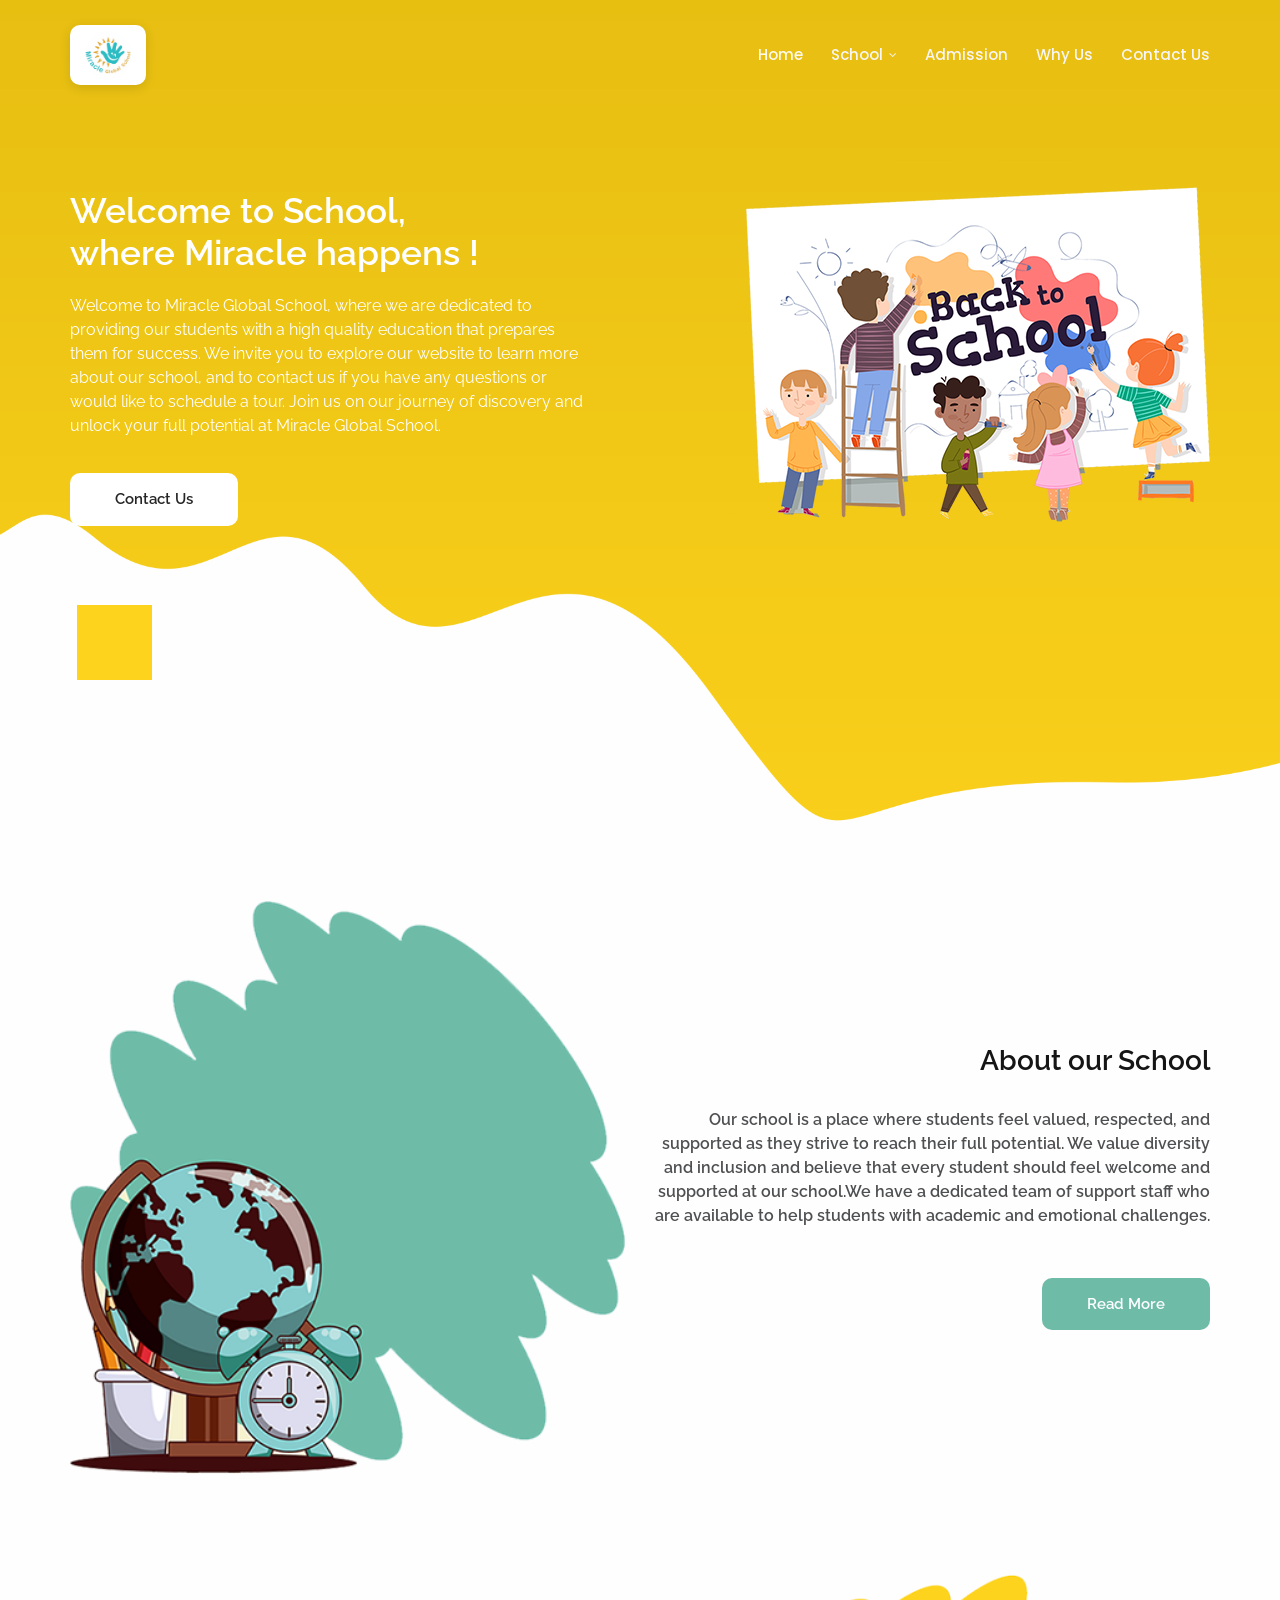
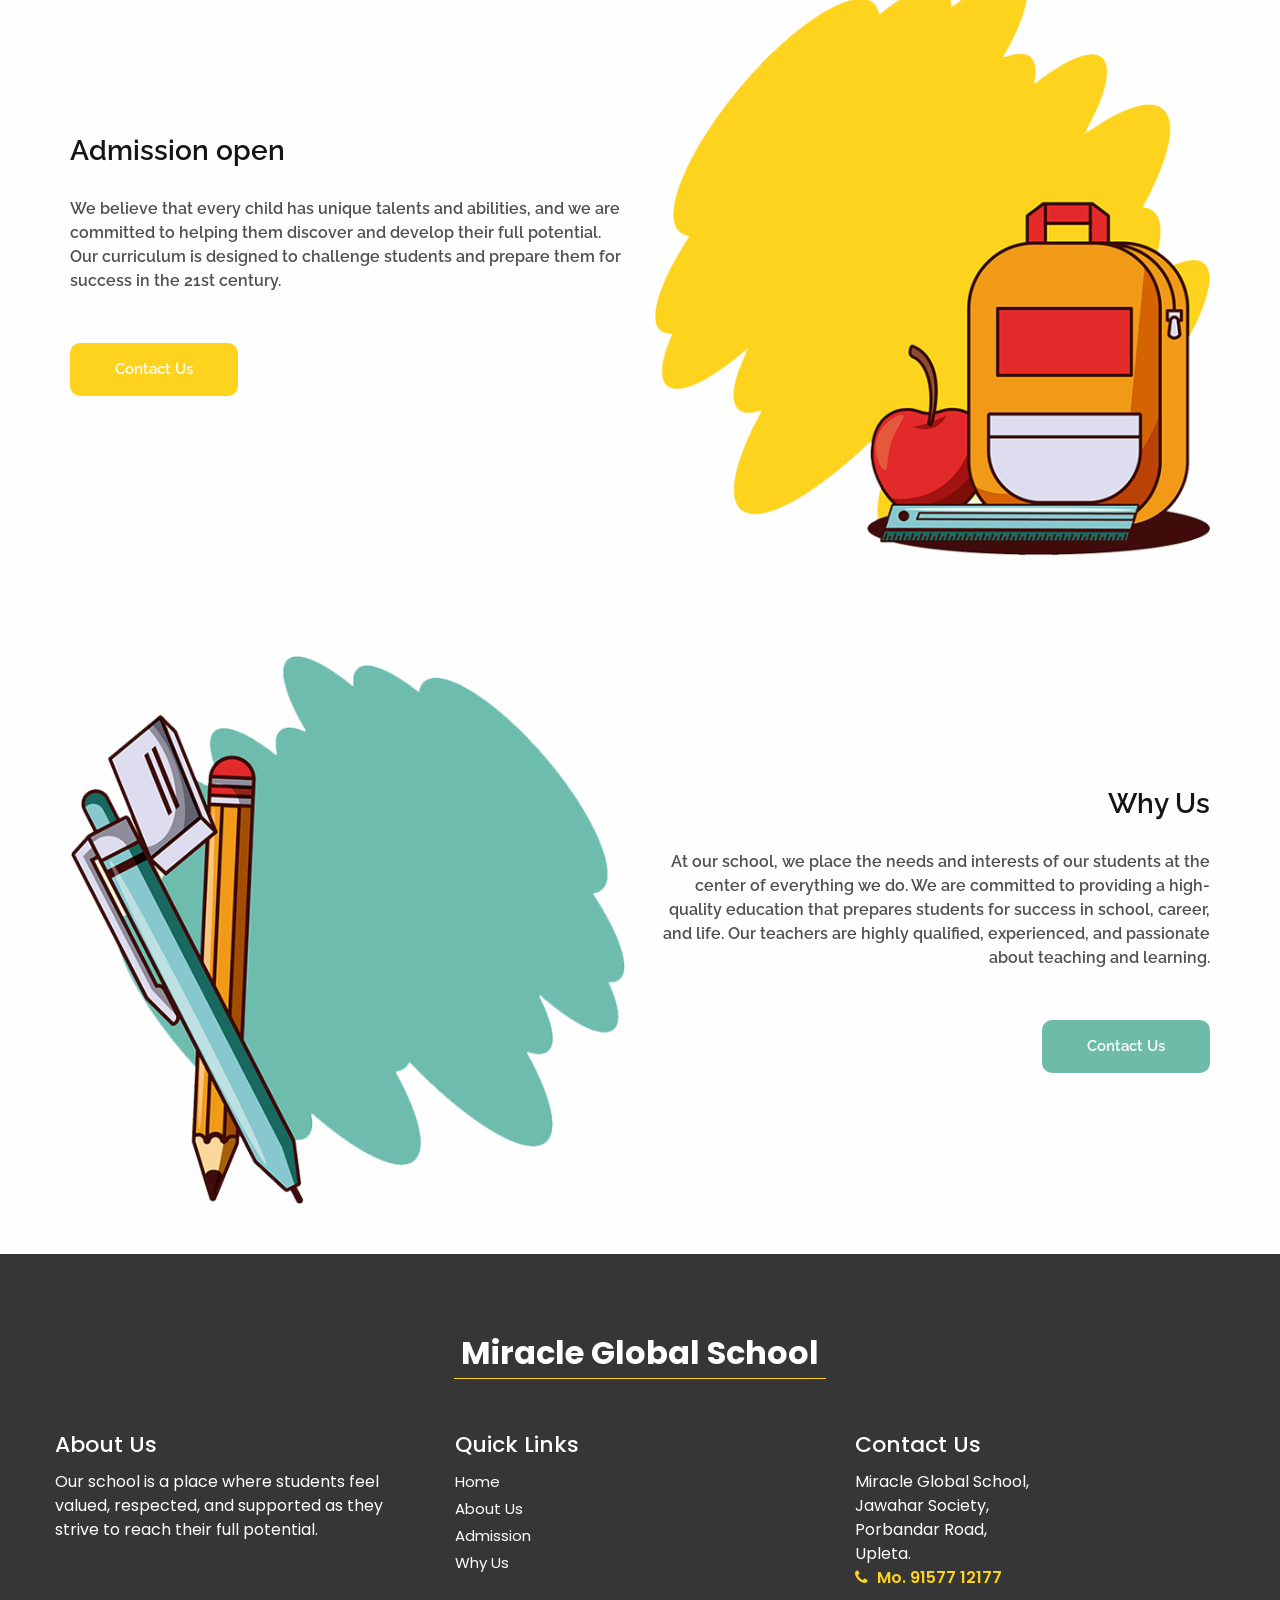
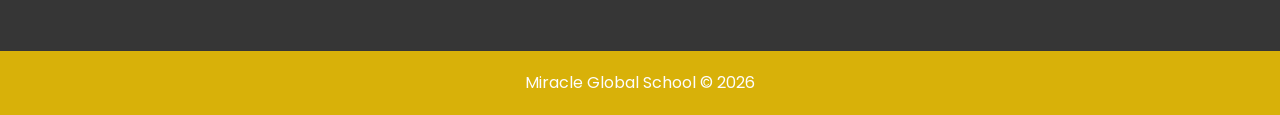
==== commit 21659eac: "chore: comment out social media links in footer" ====
--- a/index.html
+++ b/index.html
@@ -533,6 +533,7 @@
               <i class="fa fa-phone" style="margin-right: 5px;"></i> Mo. 91577 12177
             </a>
           </p>
+          <!-- Social media links commented out
           <div class="social_footer_box mt-3">
             <a href="https://www.instagram.com/miracleschool?stkn=aHUzZ3dzcnlhZ3k4" target="_blank"
               rel="noopener noreferrer" class="social-icon-btn instagram" title="Follow us on Instagram">
@@ -543,6 +544,7 @@
               <i class="fa fa-youtube-play"></i>
             </a>
           </div>
+          -->
         </div>
       </div>
     </div>
--- a/css/style.css
+++ b/css/style.css
@@ -680,14 +680,15 @@
 }
 
 .navbar-brand img {
-  height: 48px;
-  width: 48px;
-  border-radius: 50%;
-  margin-right: 12px;
+  height: 60px;
+  width: auto;
+  max-height: 65px;
+  border-radius: 10px;
+  margin-right: 0;
   vertical-align: middle;
   background-color: #ffffff;
-  box-shadow: 0 2px 8px rgba(0, 0, 0, 0.16);
-  padding: 1px;
+  box-shadow: 0 3px 12px rgba(0, 0, 0, 0.12);
+  padding: 6px 14px;
 }
 
 .custom_nav-container .nav_search-btn {
@@ -707,9 +708,7 @@
 }
 
 .navbar-brand span {
-  font-size: 22px;
-  font-weight: 700;
-  color: #fefefe;
+  display: none;
 }
 
 .custom_nav-container {
--- a/css/responsive.css
+++ b/css/responsive.css
@@ -4,9 +4,10 @@
     }
 
     .navbar-brand img {
-        height: 38px;
-        width: 38px;
-        margin-right: 6px;
+        height: 52px;
+        width: auto;
+        margin-right: 0;
+        padding: 5px 10px;
     }
 
     .custom_nav-container.navbar-expand-lg .navbar-nav .nav-link {
@@ -86,6 +87,11 @@
 }
 
 @media (max-width: 576px) {
+    .navbar-brand img {
+        height: 46px;
+        padding: 4px 8px;
+    }
+
     .hero-container {
         padding-bottom: 70px;
     }
